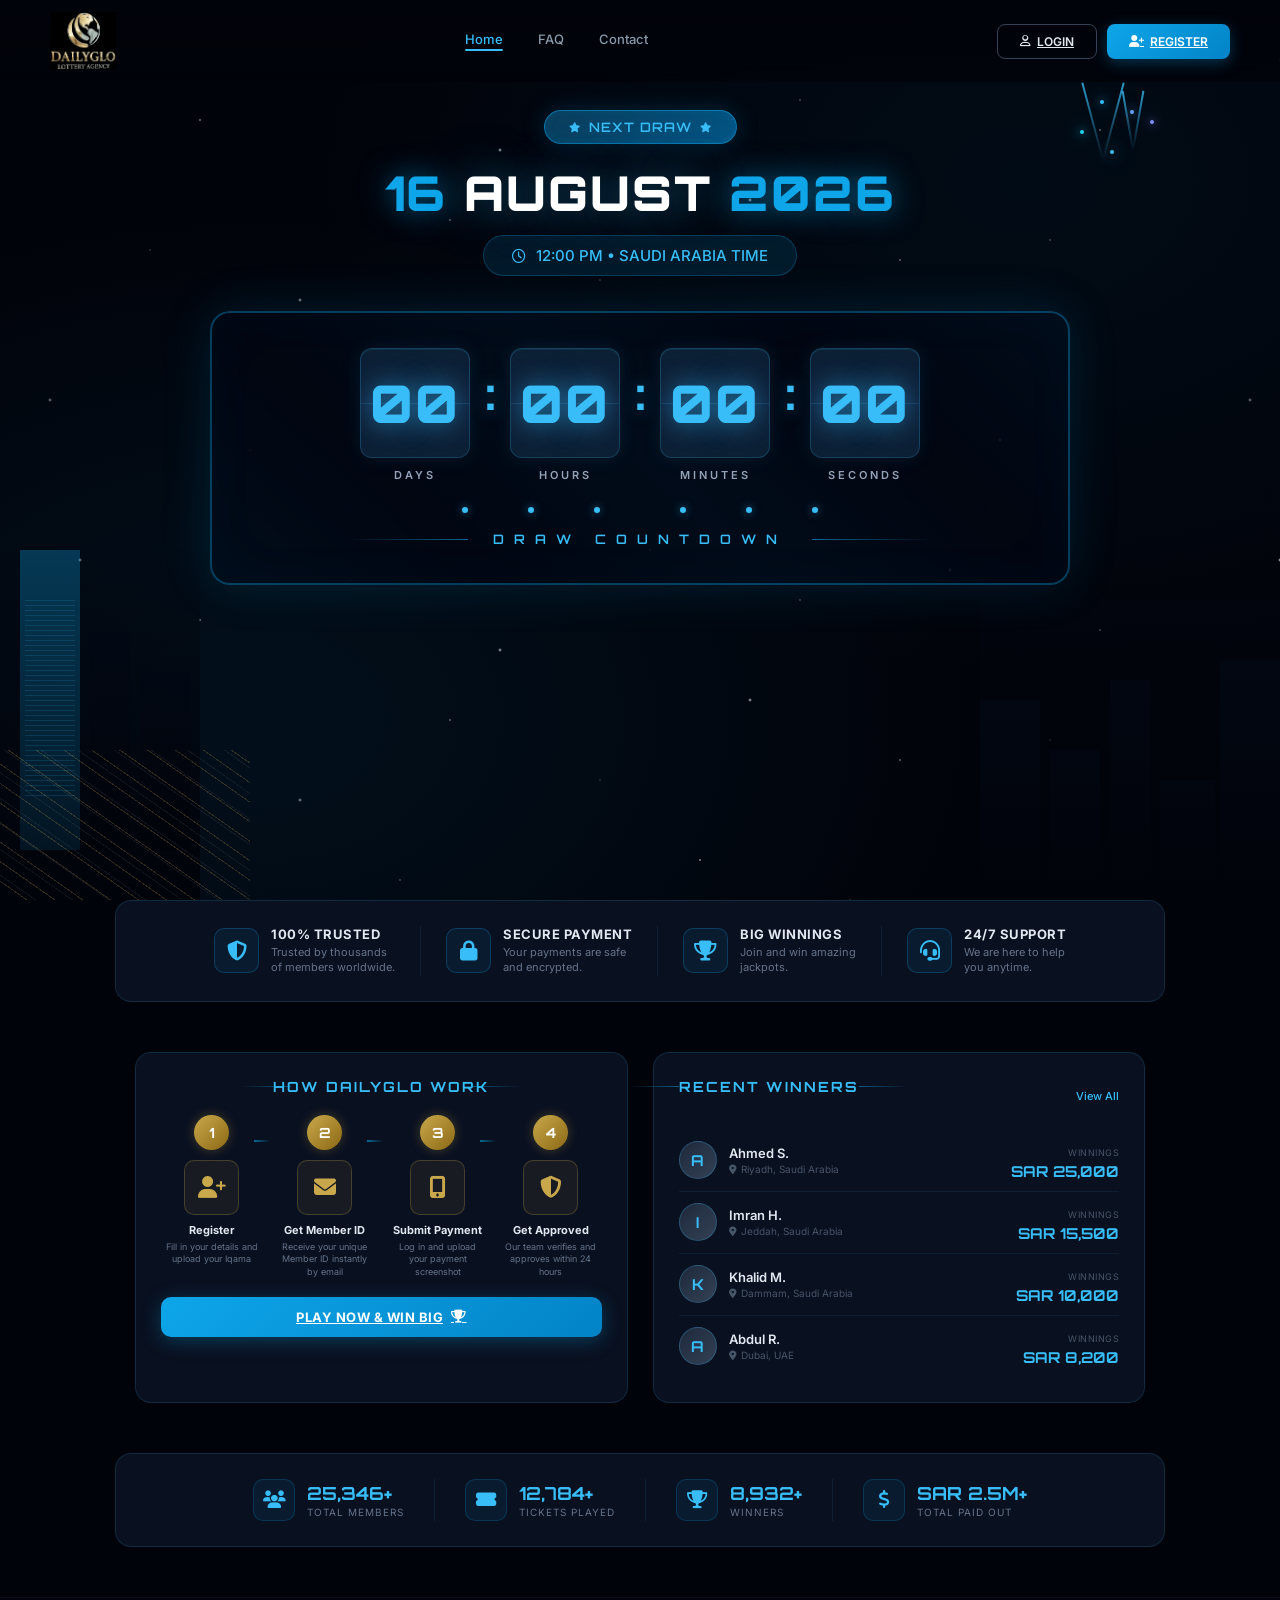
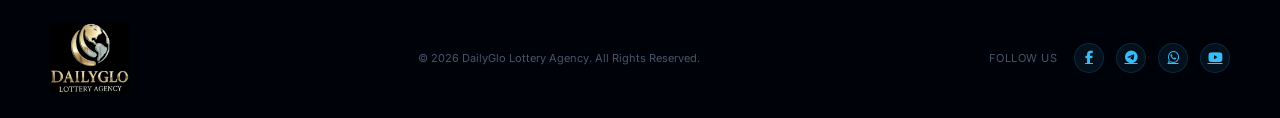
==== index.html @ 066d88c2 "feat: add official DailyGlo logo (transparent PNG) to header and footer" ====
<!DOCTYPE html>
<html lang="en">
<head>
    <meta charset="UTF-8">
    <meta name="viewport" content="width=device-width, initial-scale=1.0">
    <meta name="description" content="DailyGlo lottery membership, secure payment review, and public draw updates.">
    <title>DailyGlo Lottery Agency</title>
    <link href="https://fonts.googleapis.com/css2?family=Orbitron:wght@400;500;600;700;800;900&family=Inter:wght@300;400;500;600;700&display=swap" rel="stylesheet">
    <link rel="stylesheet" href="https://cdnjs.cloudflare.com/ajax/libs/font-awesome/6.4.0/css/all.min.css">
    <link rel="stylesheet" href="css/home.css">
</head>
<body>

    <!-- HEADER -->
    <header>
        <div class="logo">
            <img src="images/dailyglo_logo.png" alt="DailyGlo Lottery Agency" class="logo-img">
        </div>
        <nav>
            <a href="index.html" class="active">Home</a>
            <a href="pages/faq.html">FAQ</a>
            <a href="pages/contact.html">Contact</a>
        </nav>
        <div class="auth-buttons">
            <a href="pages/login.html" class="btn btn-login">
                <i class="far fa-user"></i> LOGIN
            </a>
            <a href="pages/register.html" class="btn btn-register">
                <i class="fas fa-user-plus"></i> REGISTER
            </a>
        </div>
        <button class="mobile-menu-btn" id="mobileMenuBtn"><i class="fas fa-bars"></i></button>
    </header>

    <div class="mobile-menu" id="mobileMenu">
        <a href="index.html">Home</a>
        <a href="pages/faq.html">FAQ</a>
        <a href="pages/contact.html">Contact</a>
        <div class="mobile-auth">
            <a href="pages/login.html" class="btn btn-login">Login</a>
            <a href="pages/register.html" class="btn btn-register">Register</a>
        </div>
    </div>

    <!-- HERO SECTION -->
    <section class="hero">
        <div class="hero-bg"></div>
        <div class="stars"></div>
        <div class="city-left"></div>
        <div class="city-right"></div>
        <div class="highway-lights"></div>
        <div class="fireworks">
            <div class="firework"></div>
            <div class="firework"></div>
            <div class="firework"></div>
            <div class="firework"></div>
            <div class="firework"></div>
            <div class="firework-ray"></div>
            <div class="firework-ray"></div>
            <div class="firework-ray"></div>
            <div class="firework-ray"></div>
        </div>

        <div class="hero-content">
            <div class="next-draw-badge">
                <i class="fas fa-star" style="font-size:10px;"></i>
                NEXT DRAW
                <i class="fas fa-star" style="font-size:10px;"></i>
            </div>
            <h1 class="draw-date">
                <span class="highlight">16</span> AUGUST <span class="highlight">2026</span>
            </h1>
            <div class="draw-time">
                <i class="far fa-clock"></i>
                12:00 PM • SAUDI ARABIA TIME
            </div>

            <!-- COUNTDOWN -->
            <div class="countdown-container">
                <div class="countdown">
                    <div class="countdown-item">
                        <div class="countdown-box">
                            <span class="countdown-number" id="days">00</span>
                        </div>
                        <div class="countdown-label">Days</div>
                    </div>
                    <div class="countdown-separator">:</div>
                    <div class="countdown-item">
                        <div class="countdown-box">
                            <span class="countdown-number" id="hours">00</span>
                        </div>
                        <div class="countdown-label">Hours</div>
                    </div>
                    <div class="countdown-separator">:</div>
                    <div class="countdown-item">
                        <div class="countdown-box">
                            <span class="countdown-number" id="minutes">00</span>
                        </div>
                        <div class="countdown-label">Minutes</div>
                    </div>
                    <div class="countdown-separator">:</div>
                    <div class="countdown-item">
                        <div class="countdown-box">
                            <span class="countdown-number" id="seconds">00</span>
                        </div>
                        <div class="countdown-label">Seconds</div>
                    </div>
                </div>
                <div class="countdown-dots">
                    <div class="dot-line">
                        <div class="dot"></div>
                        <div class="dot"></div>
                        <div class="dot"></div>
                    </div>
                    <div class="dot-line">
                        <div class="dot"></div>
                        <div class="dot"></div>
                        <div class="dot"></div>
                    </div>
                </div>
                <div class="countdown-title">Draw Countdown</div>
            </div>
        </div>
    </section>

    <!-- FEATURES BAR -->
    <section class="features-bar">
        <div class="feature-item">
            <div class="feature-icon">
                <i class="fas fa-shield-alt"></i>
            </div>
            <div class="feature-text">
                <h3>100% TRUSTED</h3>
                <p>Trusted by thousands<br>of members worldwide.</p>
            </div>
        </div>
        <div class="feature-item">
            <div class="feature-icon">
                <i class="fas fa-lock"></i>
            </div>
            <div class="feature-text">
                <h3>SECURE PAYMENT</h3>
                <p>Your payments are safe<br>and encrypted.</p>
            </div>
        </div>
        <div class="feature-item">
            <div class="feature-icon">
                <i class="fas fa-trophy"></i>
            </div>
            <div class="feature-text">
                <h3>BIG WINNINGS</h3>
                <p>Join and win amazing<br>jackpots.</p>
            </div>
        </div>
        <div class="feature-item">
            <div class="feature-icon">
                <i class="fas fa-headset"></i>
            </div>
            <div class="feature-text">
                <h3>24/7 SUPPORT</h3>
                <p>We are here to help<br>you anytime.</p>
            </div>
        </div>
    </section>

    <!-- INFO SECTION -->
    <section class="info-section">
        <!-- HOW IT WORKS -->
        <div class="info-card">
            <h2>HOW DAILYGLO WORK</h2>
            <div class="steps">
                <div class="step">
                    <div class="step-number">1</div>
                    <div class="step-icon">
                        <i class="fas fa-user-plus"></i>
                    </div>
                    <h4>Register</h4>
                    <p>Fill in your details and upload your Iqama</p>
                </div>
                <div class="step">
                    <div class="step-number">2</div>
                    <div class="step-icon">
                        <i class="fas fa-envelope"></i>
                    </div>
                    <h4>Get Member ID</h4>
                    <p>Receive your unique Member ID instantly by email</p>
                </div>
                <div class="step">
                    <div class="step-number">3</div>
                    <div class="step-icon">
                        <i class="fas fa-mobile-alt"></i>
                    </div>
                    <h4>Submit Payment</h4>
                    <p>Log in and upload your payment screenshot</p>
                </div>
                <div class="step">
                    <div class="step-number">4</div>
                    <div class="step-icon">
                        <i class="fas fa-shield-alt"></i>
                    </div>
                    <h4>Get Approved</h4>
                    <p>Our team verifies and approves within 24 hours</p>
                </div>
            </div>
            <a href="pages/register.html" class="play-btn">
                PLAY NOW &amp; WIN BIG
                <i class="fas fa-trophy"></i>
            </a>
        </div>

        <!-- RECENT WINNERS -->
        <div class="info-card">
            <div class="winners-header">
                <h2>RECENT WINNERS</h2>
                <a href="pages/faq.html">View All</a>
            </div>
            <div class="winner-item">
                <div class="winner-avatar">A</div>
                <div class="winner-info">
                    <h4>Ahmed S.</h4>
                    <p><i class="fas fa-map-marker-alt"></i> Riyadh, Saudi Arabia</p>
                </div>
                <div class="winner-amount">
                    <span>Winnings</span>
                    <h4>SAR 25,000</h4>
                </div>
            </div>
            <div class="winner-item">
                <div class="winner-avatar">I</div>
                <div class="winner-info">
                    <h4>Imran H.</h4>
                    <p><i class="fas fa-map-marker-alt"></i> Jeddah, Saudi Arabia</p>
                </div>
                <div class="winner-amount">
                    <span>Winnings</span>
                    <h4>SAR 15,500</h4>
                </div>
            </div>
            <div class="winner-item">
                <div class="winner-avatar">K</div>
                <div class="winner-info">
                    <h4>Khalid M.</h4>
                    <p><i class="fas fa-map-marker-alt"></i> Dammam, Saudi Arabia</p>
                </div>
                <div class="winner-amount">
                    <span>Winnings</span>
                    <h4>SAR 10,000</h4>
                </div>
            </div>
            <div class="winner-item">
                <div class="winner-avatar">A</div>
                <div class="winner-info">
                    <h4>Abdul R.</h4>
                    <p><i class="fas fa-map-marker-alt"></i> Dubai, UAE</p>
                </div>
                <div class="winner-amount">
                    <span>Winnings</span>
                    <h4>SAR 8,200</h4>
                </div>
            </div>
        </div>
    </section>

    <!-- STATS BAR -->
    <section class="stats-bar">
        <div class="stat-item">
            <div class="stat-icon">
                <i class="fas fa-users"></i>
            </div>
            <div class="stat-text">
                <h3>25,346+</h3>
                <p>Total Members</p>
            </div>
        </div>
        <div class="stat-item">
            <div class="stat-icon">
                <i class="fas fa-ticket-alt"></i>
            </div>
            <div class="stat-text">
                <h3>12,784+</h3>
                <p>Tickets Played</p>
            </div>
        </div>
        <div class="stat-item">
            <div class="stat-icon">
                <i class="fas fa-trophy"></i>
            </div>
            <div class="stat-text">
                <h3>8,932+</h3>
                <p>Winners</p>
            </div>
        </div>
        <div class="stat-item">
            <div class="stat-icon">
                <i class="fas fa-dollar-sign"></i>
            </div>
            <div class="stat-text">
                <h3>SAR 2.5M+</h3>
                <p>Total Paid Out</p>
            </div>
        </div>
    </section>

    <!-- FOOTER -->
    <footer>
        <div class="footer-left">
            <img src="images/dailyglo_logo.png" alt="DailyGlo Lottery Agency" class="logo-img footer-logo-img">
        </div>
        <div class="footer-center">
            © 2026 DailyGlo Lottery Agency. All Rights Reserved.
        </div>
        <div class="footer-right">
            <span>FOLLOW US</span>
            <a href="https://www.facebook.com/" class="social-icon" target="_blank" rel="noopener"><i class="fab fa-facebook-f"></i></a>
            <a href="https://t.me/" class="social-icon" target="_blank" rel="noopener"><i class="fab fa-telegram-plane"></i></a>
            <a href="https://wa.me/" class="social-icon" target="_blank" rel="noopener"><i class="fab fa-whatsapp"></i></a>
            <a href="https://www.youtube.com/" class="social-icon" target="_blank" rel="noopener"><i class="fab fa-youtube"></i></a>
        </div>
    </footer>

    <script>
        // COUNTDOWN TIMER — 16 Aug 2026, 12:00 PM Saudi time (UTC+3) = 09:00:00 UTC
        function updateCountdown() {
            const drawDate = new Date('2026-08-16T12:00:00+03:00');
            const now = new Date();
            const diff = drawDate - now;
            if (diff > 0) {
                const days = Math.floor(diff / (1000 * 60 * 60 * 24));
                const hours = Math.floor((diff % (1000 * 60 * 60 * 24)) / (1000 * 60 * 60));
                const minutes = Math.floor((diff % (1000 * 60 * 60)) / (1000 * 60));
                const seconds = Math.floor((diff % (1000 * 60)) / 1000);
                document.getElementById('days').textContent = String(days).padStart(2, '0');
                document.getElementById('hours').textContent = String(hours).padStart(2, '0');
                document.getElementById('minutes').textContent = String(minutes).padStart(2, '0');
                document.getElementById('seconds').textContent = String(seconds).padStart(2, '0');
            } else {
                document.getElementById('days').textContent = '00';
                document.getElementById('hours').textContent = '00';
                document.getElementById('minutes').textContent = '00';
                document.getElementById('seconds').textContent = '00';
            }
        }
        updateCountdown();
        setInterval(updateCountdown, 1000);

        // MOBILE MENU
        var menuBtn = document.getElementById('mobileMenuBtn');
        var mobileMenu = document.getElementById('mobileMenu');
        if (menuBtn && mobileMenu) {
            menuBtn.addEventListener('click', function () {
                mobileMenu.classList.toggle('open');
            });
        }
    </script>
</body>
</html>
---- css/home.css ----
* { margin: 0; padding: 0; box-sizing: border-box; }
body {
    font-family: 'Inter', sans-serif;
    background: #01030a;
    color: #ffffff;
    overflow-x: hidden;
}

/* ===== HEADER ===== */
header {
    display: flex;
    justify-content: space-between;
    align-items: center;
    padding: 12px 50px;
    background: linear-gradient(180deg, rgba(1,3,10,0.98) 0%, rgba(1,3,10,0.85) 100%);
    position: fixed;
    top: 0; left: 0; right: 0;
    z-index: 1000;
    backdrop-filter: blur(10px);
}
.logo { display: flex; align-items: center; }
.logo-img {
    height: 58px;
    width: auto;
    display: block;
}
nav { display: flex; gap: 35px; align-items: center; }
nav a {
    color: #8899aa;
    text-decoration: none;
    font-size: 13px; font-weight: 500;
    transition: all 0.3s;
    position: relative;
    padding-bottom: 4px;
}
nav a:hover, nav a.active { color: #38bdf8; }
nav a.active::after {
    content: '';
    position: absolute;
    bottom: 0; left: 0; right: 0;
    height: 2px;
    background: #38bdf8;
    border-radius: 1px;
}
.auth-buttons { display: flex; gap: 10px; }
.btn {
    padding: 9px 22px;
    border-radius: 8px;
    font-size: 12px; font-weight: 600;
    cursor: pointer; transition: all 0.3s;
    border: none;
    display: flex; align-items: center; gap: 6px;
    font-family: 'Inter', sans-serif;
}
.btn-login {
    background: transparent;
    border: 1px solid #334155;
    color: #e2e8f0;
}
.btn-login:hover { border-color: #38bdf8; color: #38bdf8; }
.btn-register {
    background: linear-gradient(135deg, #0ea5e9, #0284c7);
    color: #fff;
    box-shadow: 0 4px 15px rgba(14,165,233,0.3);
}
.btn-register:hover {
    transform: translateY(-1px);
    box-shadow: 0 6px 25px rgba(14,165,233,0.5);
}

/* ===== HERO SECTION ===== */
.hero {
    position: relative;
    min-height: 100vh;
    display: flex;
    flex-direction: column;
    align-items: center;
    justify-content: flex-start;
    padding-top: 90px;
    overflow: hidden;
    background: #01030a;
}
.hero-bg {
    position: absolute;
    top: 0; left: 0; right: 0; bottom: 0;
    background:
        radial-gradient(ellipse at 20% 80%, rgba(14,165,233,0.08) 0%, transparent 50%),
        radial-gradient(ellipse at 80% 20%, rgba(14,165,233,0.05) 0%, transparent 50%),
        linear-gradient(180deg, rgba(1,3,10,0.1) 0%, rgba(1,3,10,0.95) 70%, rgba(1,3,10,1) 100%);
}
/* Stars */
.stars {
    position: absolute;
    top: 0; left: 0; right: 0; bottom: 0;
    background-image:
        radial-gradient(2px 2px at 80px 60px, rgba(255,255,255,0.8), transparent),
        radial-gradient(1.5px 1.5px at 200px 120px, rgba(255,255,255,0.6), transparent),
        radial-gradient(1px 1px at 350px 80px, rgba(255,255,255,0.5), transparent),
        radial-gradient(2px 2px at 500px 150px, rgba(255,255,255,0.7), transparent),
        radial-gradient(1.5px 1.5px at 650px 50px, rgba(255,255,255,0.5), transparent),
        radial-gradient(1px 1px at 800px 100px, rgba(255,255,255,0.6), transparent),
        radial-gradient(2px 2px at 950px 70px, rgba(255,255,255,0.8), transparent),
        radial-gradient(1.5px 1.5px at 1100px 130px, rgba(255,255,255,0.5), transparent),
        radial-gradient(1px 1px at 150px 250px, rgba(255,255,255,0.4), transparent),
        radial-gradient(2px 2px at 300px 300px, rgba(255,255,255,0.6), transparent),
        radial-gradient(1.5px 1.5px at 450px 220px, rgba(255,255,255,0.5), transparent),
        radial-gradient(1px 1px at 600px 280px, rgba(255,255,255,0.4), transparent),
        radial-gradient(2px 2px at 750px 200px, rgba(255,255,255,0.7), transparent),
        radial-gradient(1.5px 1.5px at 900px 260px, rgba(255,255,255,0.5), transparent),
        radial-gradient(1px 1px at 1050px 240px, rgba(255,255,255,0.6), transparent),
        radial-gradient(2px 2px at 50px 400px, rgba(255,255,255,0.5), transparent),
        radial-gradient(1.5px 1.5px at 250px 450px, rgba(255,255,255,0.4), transparent),
        radial-gradient(1px 1px at 400px 380px, rgba(255,255,255,0.6), transparent),
        radial-gradient(2px 2px at 550px 420px, rgba(255,255,255,0.5), transparent),
        radial-gradient(1.5px 1.5px at 700px 360px, rgba(255,255,255,0.7), transparent),
        radial-gradient(1px 1px at 850px 400px, rgba(255,255,255,0.4), transparent),
        radial-gradient(2px 2px at 1000px 440px, rgba(255,255,255,0.6), transparent);
    background-repeat: repeat;
    background-size: 1200px 500px;
}
/* City Skyline - Left side tall buildings */
.city-left {
    position: absolute;
    bottom: 0; left: 0;
    width: 200px; height: 350px;
    background: linear-gradient(180deg, rgba(2,8,20,0.3) 0%, rgba(1,3,10,1) 100%);
}
.city-left::before {
    content: '';
    position: absolute;
    bottom: 0; left: 0;
    width: 100%; height: 100%;
    background:
        linear-gradient(180deg, rgba(14,165,233,0.3) 0%, rgba(14,165,233,0.1) 100%) 20px 0 / 60px 300px no-repeat,
        repeating-linear-gradient(0deg, transparent, transparent 4px, rgba(56,189,248,0.15) 4px, rgba(56,189,248,0.15) 5px) 25px 50px / 50px 200px no-repeat,
        linear-gradient(180deg, rgba(2,8,20,0.8) 0%, rgba(1,3,10,1) 100%) 90px 80px / 40px 220px no-repeat,
        linear-gradient(180deg, rgba(2,8,20,0.6) 0%, rgba(1,3,10,1) 100%) 140px 120px / 50px 180px no-repeat;
    clip-path: polygon(20px 0, 80px 0, 80px 300px, 90px 300px, 90px 80px, 130px 80px, 130px 300px, 140px 300px, 140px 120px, 190px 120px, 190px 350px, 0 350px, 0 300px, 20px 300px);
}
/* City Skyline - Right side */
.city-right {
    position: absolute;
    bottom: 0; right: 0;
    width: 300px; height: 300px;
    background: linear-gradient(180deg, rgba(2,8,20,0.2) 0%, rgba(1,3,10,1) 100%);
}
.city-right::before {
    content: '';
    position: absolute;
    bottom: 0; right: 0;
    width: 100%; height: 100%;
    background:
        linear-gradient(180deg, rgba(2,8,20,0.7) 0%, rgba(1,3,10,1) 100%) 0 100px / 60px 200px no-repeat,
        linear-gradient(180deg, rgba(2,8,20,0.5) 0%, rgba(1,3,10,1) 100%) 70px 150px / 50px 150px no-repeat,
        linear-gradient(180deg, rgba(2,8,20,0.6) 0%, rgba(1,3,10,1) 100%) 130px 80px / 40px 220px no-repeat,
        linear-gradient(180deg, rgba(2,8,20,0.4) 0%, rgba(1,3,10,1) 100%) 180px 180px / 55px 120px no-repeat,
        linear-gradient(180deg, rgba(2,8,20,0.7) 0%, rgba(1,3,10,1) 100%) 240px 60px / 60px 240px no-repeat;
}
/* Highway lights on left */
.highway-lights {
    position: absolute;
    bottom: 0; left: 0;
    width: 250px; height: 150px;
    background:
        repeating-linear-gradient(35deg, transparent, transparent 15px, rgba(255,200,100,0.3) 15px, rgba(255,200,100,0.3) 16px),
        repeating-linear-gradient(35deg, transparent, transparent 20px, rgba(255,255,255,0.1) 20px, rgba(255,255,255,0.1) 21px);
    opacity: 0.6;
}
/* Fireworks on right */
.fireworks {
    position: absolute;
    top: 80px; right: 80px;
    width: 150px; height: 150px;
}
.firework {
    position: absolute;
    width: 4px; height: 4px;
    border-radius: 50%;
    background: #38bdf8;
    box-shadow: 0 0 10px #38bdf8, 0 0 20px #38bdf8;
}
.firework:nth-child(1) { top: 20px; left: 50px; }
.firework:nth-child(2) { top: 30px; left: 80px; background: #60a5fa; box-shadow: 0 0 10px #60a5fa, 0 0 20px #60a5fa; }
.firework:nth-child(3) { top: 50px; left: 30px; background: #22d3ee; box-shadow: 0 0 10px #22d3ee, 0 0 20px #22d3ee; }
.firework:nth-child(4) { top: 40px; left: 100px; background: #818cf8; box-shadow: 0 0 10px #818cf8, 0 0 20px #818cf8; }
.firework:nth-child(5) { top: 70px; left: 60px; background: #38bdf8; box-shadow: 0 0 15px #38bdf8, 0 0 30px #38bdf8; }
.firework-ray {
    position: absolute;
    width: 2px;
    background: linear-gradient(180deg, rgba(56,189,248,0.8), transparent);
    transform-origin: bottom center;
}
.firework-ray:nth-child(6) { top: 0; left: 52px; height: 80px; transform: rotate(-15deg); }
.firework-ray:nth-child(7) { top: 0; left: 52px; height: 80px; transform: rotate(15deg); }
.firework-ray:nth-child(8) { top: 10px; left: 82px; height: 60px; transform: rotate(-10deg); }
.firework-ray:nth-child(9) { top: 10px; left: 82px; height: 60px; transform: rotate(10deg); }

.hero-content {
    position: relative;
    z-index: 10;
    text-align: center;
    width: 100%;
    max-width: 900px;
    padding: 0 20px;
    margin-top: 20px;
}
.next-draw-badge {
    display: inline-flex;
    align-items: center;
    gap: 8px;
    background: linear-gradient(135deg, rgba(12,74,110,0.8), rgba(3,105,161,0.8));
    border: 1px solid rgba(14,165,233,0.5);
    padding: 8px 24px;
    border-radius: 25px;
    font-family: 'Orbitron', sans-serif;
    font-size: 13px; font-weight: 600;
    color: #38bdf8;
    margin-bottom: 18px;
    box-shadow: 0 0 25px rgba(14,165,233,0.2), inset 0 0 10px rgba(14,165,233,0.1);
    letter-spacing: 1px;
}
.draw-date {
    font-family: 'Orbitron', sans-serif;
    font-size: 48px;
    font-weight: 900;
    color: #ffffff;
    margin-bottom: 12px;
    text-shadow: 0 0 40px rgba(56,189,248,0.4), 0 0 80px rgba(56,189,248,0.2);
    letter-spacing: 2px;
}
.draw-date .highlight {
    color: #0ea5e9;
    text-shadow: 0 0 30px rgba(14,165,233,0.6);
}
.draw-time {
    display: inline-flex;
    align-items: center;
    gap: 10px;
    background: rgba(14,165,233,0.12);
    border: 1px solid rgba(14,165,233,0.25);
    padding: 10px 28px;
    border-radius: 25px;
    font-size: 15px;
    color: #38bdf8;
    margin-bottom: 35px;
    font-weight: 500;
}
.draw-time i { font-size: 14px; }

/* ===== COUNTDOWN ===== */
.countdown-container {
    background: rgba(2,6,18,0.85);
    border: 2px solid rgba(14,165,233,0.35);
    border-radius: 20px;
    padding: 35px 45px;
    margin-bottom: 35px;
    position: relative;
    box-shadow:
        0 0 50px rgba(14,165,233,0.15),
        inset 0 0 60px rgba(14,165,233,0.03);
}
.countdown-container::before {
    content: '';
    position: absolute;
    top: -2px; left: -2px; right: -2px; bottom: -2px;
    background: linear-gradient(45deg, rgba(14,165,233,0.6), transparent, rgba(14,165,233,0.6), transparent, rgba(14,165,233,0.6));
    border-radius: 22px;
    z-index: -1;
    opacity: 0.4;
}
.countdown {
    display: flex;
    justify-content: center;
    align-items: flex-start;
    gap: 15px;
    margin-bottom: 25px;
}
.countdown-item { text-align: center; }
.countdown-box {
    width: 110px; height: 110px;
    background: linear-gradient(180deg, #0a1628 0%, #0f1f3a 50%, #0a1628 100%);
    border: 1px solid rgba(56,189,248,0.25);
    border-radius: 12px;
    display: flex;
    align-items: center;
    justify-content: center;
    position: relative;
    overflow: hidden;
    box-shadow:
        0 0 20px rgba(56,189,248,0.1),
        inset 0 1px 0 rgba(56,189,248,0.1);
}
.countdown-box::before {
    content: '';
    position: absolute;
    top: 50%; left: 0; right: 0;
    height: 1px;
    background: rgba(56,189,248,0.15);
    z-index: 2;
}
.countdown-box::after {
    content: '';
    position: absolute;
    top: 0; left: 0; right: 0; bottom: 0;
    background: linear-gradient(180deg, rgba(56,189,248,0.06) 0%, transparent 40%, transparent 60%, rgba(56,189,248,0.06) 100%);
    z-index: 1;
}
.countdown-number {
    font-family: 'Orbitron', sans-serif;
    font-size: 52px;
    font-weight: 900;
    color: #38bdf8;
    text-shadow: 0 0 25px rgba(56,189,248,0.5), 0 0 50px rgba(56,189,248,0.2);
    z-index: 3;
    position: relative;
    letter-spacing: 2px;
}
.countdown-separator {
    font-family: 'Orbitron', sans-serif;
    font-size: 42px;
    font-weight: 900;
    color: #38bdf8;
    margin-top: 20px;
    text-shadow: 0 0 15px rgba(56,189,248,0.5);
}
.countdown-label {
    font-size: 11px;
    font-weight: 600;
    color: #94a3b8;
    text-transform: uppercase;
    letter-spacing: 3px;
    margin-top: 10px;
}
.countdown-dots {
    display: flex;
    justify-content: center;
    gap: 80px;
    margin-bottom: 15px;
    padding: 0 30px;
}
.dot-line {
    display: flex;
    align-items: center;
    gap: 60px;
}
.dot {
    width: 6px; height: 6px;
    background: #38bdf8;
    border-radius: 50%;
    box-shadow: 0 0 8px rgba(56,189,248,0.6);
}
.countdown-title {
    font-family: 'Orbitron', sans-serif;
    font-size: 13px;
    font-weight: 600;
    color: #38bdf8;
    letter-spacing: 10px;
    text-transform: uppercase;
    position: relative;
    display: inline-block;
}
.countdown-title::before,
.countdown-title::after {
    content: '';
    position: absolute;
    top: 50%;
    width: 120px;
    height: 1px;
}
.countdown-title::before {
    right: calc(100% + 25px);
    background: linear-gradient(90deg, transparent, rgba(14,165,233,0.6));
}
.countdown-title::after {
    left: calc(100% + 25px);
    background: linear-gradient(90deg, rgba(14,165,233,0.6), transparent);
}

/* ===== FEATURES BAR ===== */
.features-bar {
    display: flex;
    justify-content: center;
    gap: 0;
    background: rgba(10,18,35,0.9);
    border: 1px solid rgba(56,189,248,0.15);
    border-radius: 16px;
    padding: 25px 35px;
    margin: 0 auto 50px;
    max-width: 1050px;
    position: relative;
    z-index: 10;
    backdrop-filter: blur(5px);
}
.feature-item {
    display: flex;
    align-items: center;
    gap: 12px;
    padding: 0 25px;
    border-right: 1px solid rgba(56,189,248,0.1);
}
.feature-item:last-child { border-right: none; }
.feature-icon {
    width: 45px; height: 45px;
    background: rgba(14,165,233,0.08);
    border: 1px solid rgba(14,165,233,0.25);
    border-radius: 10px;
    display: flex;
    align-items: center;
    justify-content: center;
    font-size: 20px;
    color: #38bdf8;
    flex-shrink: 0;
}
.feature-text h3 {
    font-size: 13px;
    font-weight: 700;
    color: #e2e8f0;
    margin-bottom: 3px;
    letter-spacing: 0.5px;
}
.feature-text p {
    font-size: 11px;
    color: #64748b;
    line-height: 1.4;
}

/* ===== INFO SECTION ===== */
.info-section {
    display: flex;
    gap: 25px;
    max-width: 1050px;
    margin: 0 auto 50px;
    padding: 0 20px;
    position: relative;
    z-index: 10;
}
.info-card {
    flex: 1;
    background: rgba(10,18,35,0.9);
    border: 1px solid rgba(56,189,248,0.15);
    border-radius: 16px;
    padding: 25px;
    backdrop-filter: blur(5px);
}
.info-card h2 {
    font-family: 'Orbitron', sans-serif;
    font-size: 14px;
    font-weight: 700;
    color: #38bdf8;
    text-align: center;
    margin-bottom: 20px;
    letter-spacing: 2px;
    position: relative;
}
.info-card h2::before,
.info-card h2::after {
    content: '';
    position: absolute;
    top: 50%;
    width: 50px;
    height: 1px;
}
.info-card h2::before {
    right: calc(50% + 90px);
    background: linear-gradient(90deg, transparent, rgba(14,165,233,0.5));
}
.info-card h2::after {
    left: calc(50% + 90px);
    background: linear-gradient(90deg, rgba(14,165,233,0.5), transparent);
}

/* Steps */
.steps { display: flex; gap: 12px; }
.step {
    flex: 1;
    text-align: center;
    position: relative;
}
.step:not(:last-child)::after {
    content: '';
    position: absolute;
    top: 25px;
    right: -8px;
    width: 16px;
    height: 2px;
    background: linear-gradient(90deg, rgba(14,165,233,0.6), transparent);
}
.step-number {
    width: 35px; height: 35px;
    background: linear-gradient(135deg, #c9a84c, #8b6914);
    border-radius: 50%;
    display: flex;
    align-items: center;
    justify-content: center;
    font-family: 'Orbitron', sans-serif;
    font-size: 14px;
    font-weight: 700;
    color: #fff;
    margin: 0 auto 10px;
    box-shadow: 0 0 12px rgba(201,168,76,0.3);
}
.step-icon {
    width: 55px; height: 55px;
    background: rgba(201,168,76,0.08);
    border: 1px solid rgba(201,168,76,0.25);
    border-radius: 10px;
    display: flex;
    align-items: center;
    justify-content: center;
    font-size: 22px;
    color: #c9a84c;
    margin: 0 auto 8px;
}
.step h4 {
    font-size: 11px;
    font-weight: 700;
    color: #e2e8f0;
    margin-bottom: 4px;
}
.step p {
    font-size: 9px;
    color: #64748b;
    line-height: 1.4;
    padding: 0 2px;
}
.play-btn {
    display: inline-flex;
    align-items: center;
    justify-content: center;
    gap: 8px;
    background: linear-gradient(135deg, #0ea5e9, #0284c7);
    color: #fff;
    padding: 12px 35px;
    border-radius: 10px;
    font-size: 13px;
    font-weight: 700;
    border: none;
    cursor: pointer;
    margin-top: 18px;
    width: 100%;
    box-shadow: 0 4px 20px rgba(14,165,233,0.3);
    transition: all 0.3s;
    font-family: 'Inter', sans-serif;
    letter-spacing: 0.5px;
}
.play-btn:hover {
    transform: translateY(-2px);
    box-shadow: 0 6px 30px rgba(14,165,233,0.5);
}

/* Winners */
.winners-header {
    display: flex;
    justify-content: space-between;
    align-items: center;
    margin-bottom: 15px;
}
.winners-header a {
    color: #38bdf8;
    font-size: 11px;
    text-decoration: none;
    font-weight: 500;
}
.winner-item {
    display: flex;
    align-items: center;
    gap: 12px;
    padding: 10px 0;
    border-bottom: 1px solid rgba(56,189,248,0.08);
}
.winner-item:last-child { border-bottom: none; }
.winner-avatar {
    width: 38px; height: 38px;
    background: linear-gradient(135deg, #1e293b, #334155);
    border: 1px solid rgba(56,189,248,0.25);
    border-radius: 50%;
    display: flex;
    align-items: center;
    justify-content: center;
    font-family: 'Orbitron', sans-serif;
    font-size: 15px;
    font-weight: 700;
    color: #38bdf8;
    flex-shrink: 0;
}
.winner-info { flex: 1; }
.winner-info h4 {
    font-size: 13px;
    font-weight: 600;
    color: #e2e8f0;
}
.winner-info p {
    font-size: 10px;
    color: #475569;
    display: flex;
    align-items: center;
    gap: 4px;
    margin-top: 2px;
}
.winner-amount { text-align: right; }
.winner-amount span {
    font-size: 9px;
    color: #475569;
    text-transform: uppercase;
    letter-spacing: 0.5px;
}
.winner-amount h4 {
    font-family: 'Orbitron', sans-serif;
    font-size: 15px;
    font-weight: 700;
    color: #38bdf8;
    margin-top: 2px;
}

/* ===== STATS BAR ===== */
.stats-bar {
    display: flex;
    justify-content: center;
    gap: 0;
    background: rgba(10,18,35,0.9);
    border: 1px solid rgba(56,189,248,0.15);
    border-radius: 16px;
    padding: 25px 35px;
    margin: 0 auto 50px;
    max-width: 1050px;
    position: relative;
    z-index: 10;
    backdrop-filter: blur(5px);
}
.stat-item {
    display: flex;
    align-items: center;
    gap: 12px;
    padding: 0 30px;
    border-right: 1px solid rgba(56,189,248,0.1);
}
.stat-item:last-child { border-right: none; }
.stat-icon {
    width: 42px; height: 42px;
    background: rgba(14,165,233,0.08);
    border: 1px solid rgba(14,165,233,0.2);
    border-radius: 10px;
    display: flex;
    align-items: center;
    justify-content: center;
    font-size: 18px;
    color: #38bdf8;
    flex-shrink: 0;
}
.stat-text h3 {
    font-family: 'Orbitron', sans-serif;
    font-size: 18px;
    font-weight: 700;
    color: #38bdf8;
    margin-bottom: 2px;
}
.stat-text p {
    font-size: 10px;
    color: #64748b;
    text-transform: uppercase;
    letter-spacing: 1px;
}

/* ===== FOOTER ===== */
footer {
    background: rgba(1,3,10,0.98);
    border-top: 1px solid rgba(56,189,248,0.08);
    padding: 25px 50px;
    display: flex;
    justify-content: space-between;
    align-items: center;
    position: relative;
    z-index: 10;
}
.footer-left {
    display: flex;
    align-items: center;
    gap: 10px;
}
.footer-logo-img {
    height: 70px;
    width: auto;
}
.footer-center {
    font-size: 11px;
    color: #475569;
}
.footer-right {
    display: flex;
    align-items: center;
    gap: 12px;
}
.footer-right span {
    font-size: 11px;
    color: #475569;
    margin-right: 5px;
    letter-spacing: 0.5px;
}
.social-icon {
    width: 30px; height: 30px;
    background: rgba(56,189,248,0.08);
    border: 1px solid rgba(56,189,248,0.15);
    border-radius: 50%;
    display: flex;
    align-items: center;
    justify-content: center;
    font-size: 13px;
    color: #38bdf8;
    cursor: pointer;
    transition: all 0.3s;
}
.social-icon:hover {
    background: rgba(14,165,233,0.15);
    transform: translateY(-2px);
}

/* ===== MOBILE MENU ===== */
.mobile-menu-btn {
    display: none;
    background: none;
    border: none;
    color: #e2e8f0;
    font-size: 22px;
    cursor: pointer;
}
.mobile-menu {
    position: fixed;
    top: 69px;
    left: 0;
    right: 0;
    background: rgba(1,3,10,0.98);
    border-top: 1px solid rgba(56,189,248,0.15);
    padding: 18px 24px 24px;
    display: none;
    flex-direction: column;
    gap: 14px;
    z-index: 999;
}
.mobile-menu.open { display: flex; }
.mobile-menu a { color: #8899aa; text-decoration: none; font-size: 15px; font-weight: 500; padding: 4px 0; }
.mobile-menu .mobile-auth { display: flex; gap: 10px; margin-top: 6px; }

/* ===== ANIMATIONS ===== */
@keyframes glow {
    0%, 100% { box-shadow: 0 0 15px rgba(56,189,248,0.2); }
    50% { box-shadow: 0 0 30px rgba(56,189,248,0.4); }
}
.countdown-box { animation: glow 3s ease-in-out infinite; }

/* ===== RESPONSIVE ===== */
@media (max-width: 1024px) {
    .info-section { flex-direction: column; }
    .features-bar, .stats-bar { flex-wrap: wrap; gap: 15px; }
    .feature-item, .stat-item { border-right: none; flex: 1 1 40%; }
}
@media (max-width: 768px) {
    header { padding: 12px 20px; }
    .logo-img { height: 48px; }
    .footer-logo-img { height: 56px; }
    nav { display: none; }
    .mobile-menu-btn { display: block; }
    .draw-date { font-size: 28px; }
    .countdown { gap: 8px; }
    .countdown-box { width: 75px; height: 75px; }
    .countdown-number { font-size: 32px; }
    .countdown-separator { font-size: 28px; }
    .steps { flex-wrap: wrap; }
    .step { flex: 1 1 40%; }
    footer { flex-direction: column; gap: 15px; text-align: center; }
}
@media (max-width: 480px) {
    .countdown-box { width: 68px; height: 68px; }
    .countdown-number { font-size: 27px; }
    .countdown-separator { font-size: 24px; }
    .feature-item, .stat-item { flex: 1 1 100%; }
    .features-bar, .stats-bar { padding: 18px 20px; }
    .countdown-container { padding: 25px 20px; }
}
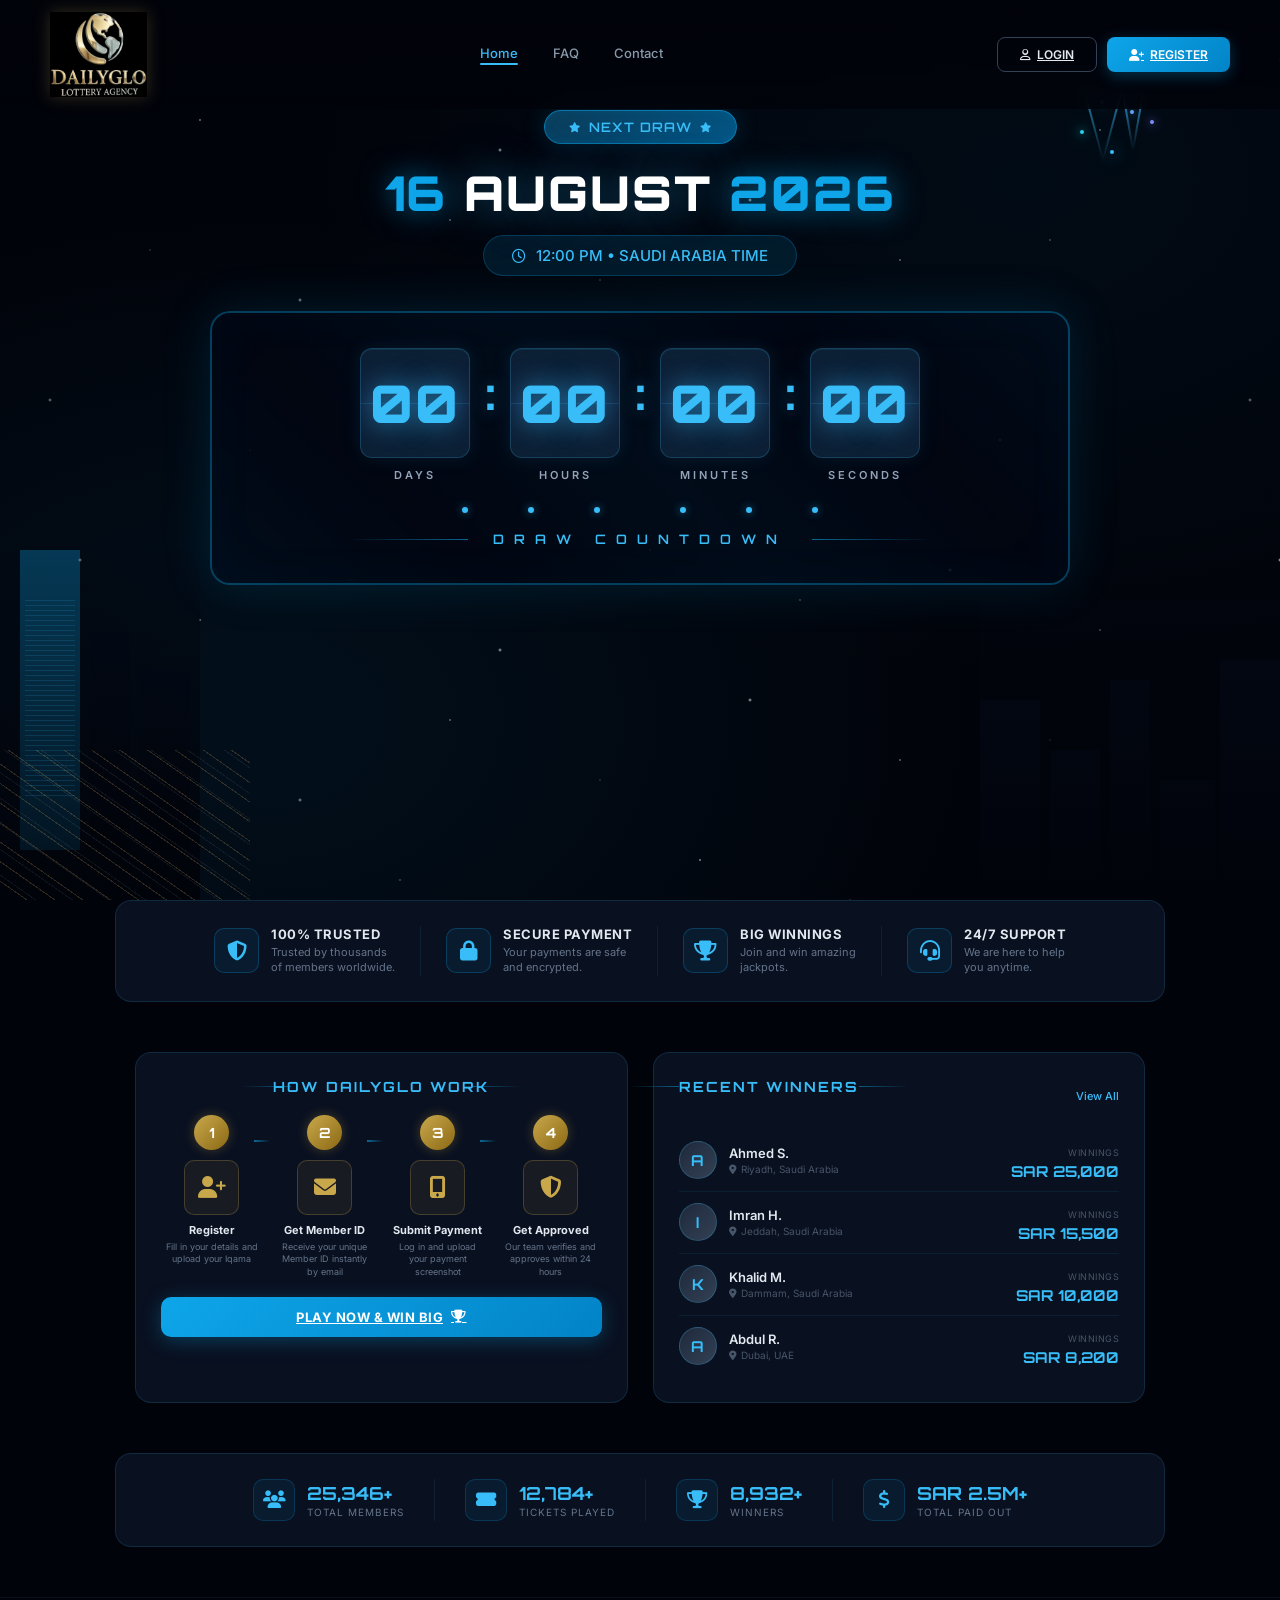
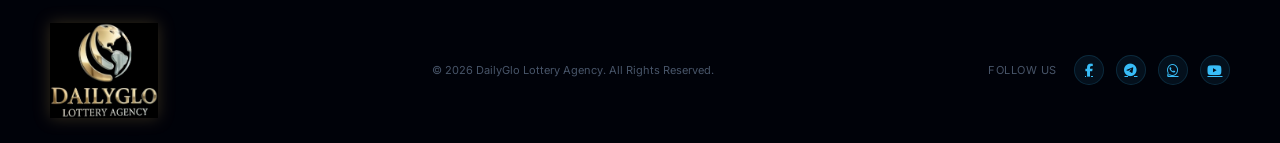
==== commit 824ccc9b: "Add recurring 2026 lottery draw countdown schedule" ====
--- a/index.html
+++ b/index.html
@@ -67,41 +67,41 @@
                 NEXT DRAW
                 <i class="fas fa-star" style="font-size:10px;"></i>
             </div>
-            <h1 class="draw-date">
+            <h1 class="draw-date" data-next-draw-date>
                 <span class="highlight">16</span> AUGUST <span class="highlight">2026</span>
             </h1>
-            <div class="draw-time">
+            <div class="draw-time" data-next-draw-time>
                 <i class="far fa-clock"></i>
                 12:00 PM • SAUDI ARABIA TIME
             </div>
 
             <!-- COUNTDOWN -->
-            <div class="countdown-container">
+            <div class="countdown-container" data-countdown>
                 <div class="countdown">
                     <div class="countdown-item">
                         <div class="countdown-box">
-                            <span class="countdown-number" id="days">00</span>
+                            <span class="countdown-number" id="days" data-countdown-days>00</span>
                         </div>
                         <div class="countdown-label">Days</div>
                     </div>
                     <div class="countdown-separator">:</div>
                     <div class="countdown-item">
                         <div class="countdown-box">
-                            <span class="countdown-number" id="hours">00</span>
+                            <span class="countdown-number" id="hours" data-countdown-hours>00</span>
                         </div>
                         <div class="countdown-label">Hours</div>
                     </div>
                     <div class="countdown-separator">:</div>
                     <div class="countdown-item">
                         <div class="countdown-box">
-                            <span class="countdown-number" id="minutes">00</span>
+                            <span class="countdown-number" id="minutes" data-countdown-minutes>00</span>
                         </div>
                         <div class="countdown-label">Minutes</div>
                     </div>
                     <div class="countdown-separator">:</div>
                     <div class="countdown-item">
                         <div class="countdown-box">
-                            <span class="countdown-number" id="seconds">00</span>
+                            <span class="countdown-number" id="seconds" data-countdown-seconds>00</span>
                         </div>
                         <div class="countdown-label">Seconds</div>
                     </div>
--- a/css/home.css
+++ b/css/home.css
@@ -20,9 +20,10 @@
 }
 .logo { display: flex; align-items: center; }
 .logo-img {
-    height: 58px;
+    height: 85px;
     width: auto;
     display: block;
+    filter: drop-shadow(0 0 8px rgba(201,168,76,0.25));
 }
 nav { display: flex; gap: 35px; align-items: center; }
 nav a {
@@ -678,7 +679,7 @@
     gap: 10px;
 }
 .footer-logo-img {
-    height: 70px;
+    height: 95px;
     width: auto;
 }
 .footer-center {
@@ -755,8 +756,8 @@
 }
 @media (max-width: 768px) {
     header { padding: 12px 20px; }
-    .logo-img { height: 48px; }
-    .footer-logo-img { height: 56px; }
+    .logo-img { height: 64px; }
+    .footer-logo-img { height: 72px; }
     nav { display: none; }
     .mobile-menu-btn { display: block; }
     .draw-date { font-size: 28px; }
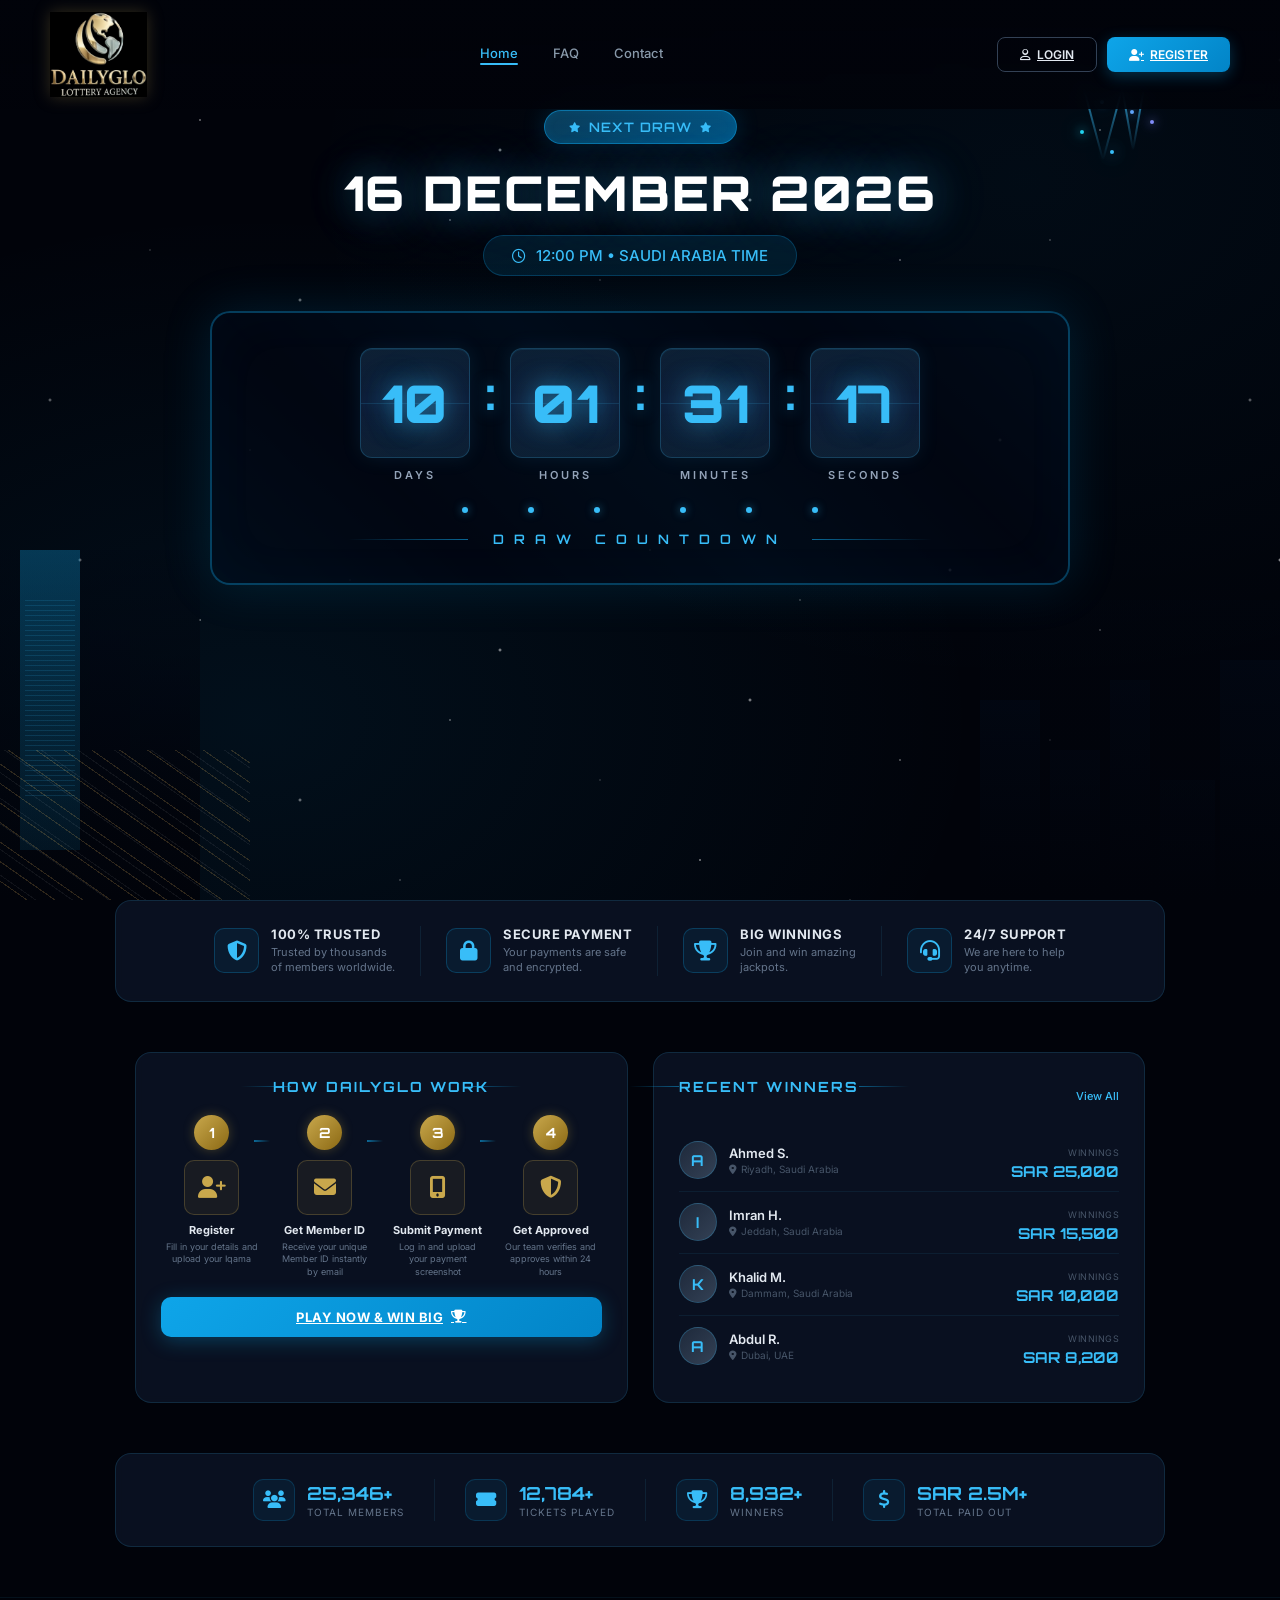
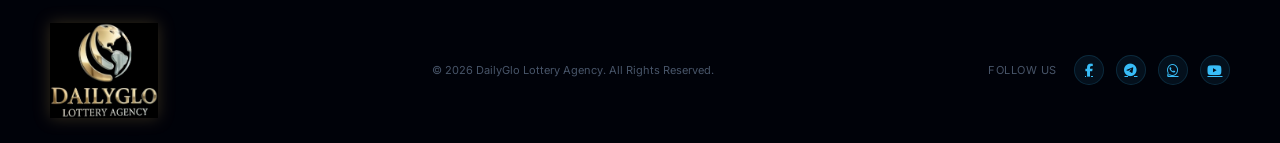
==== commit 008af990: "Make homepage countdown recurring across all draws" ====
--- a/index.html
+++ b/index.html
@@ -319,26 +319,32 @@
     </footer>
 
     <script>
-        // COUNTDOWN TIMER — 16 Aug 2026, 12:00 PM Saudi time (UTC+3) = 09:00:00 UTC
+        // Thailand Lottery schedule: 24 draws per year at 12:00 PM Saudi Arabia time (09:00 UTC).
+        const drawMonthDays = [[0,2],[0,17],[1,1],[1,16],[2,1],[2,16],[3,1],[3,16],[4,2],[4,16],[5,1],[5,16],[6,1],[6,16],[7,1],[7,16],[8,1],[8,16],[9,1],[9,16],[10,1],[10,16],[11,1],[11,16]];
+        function getDrawSchedule(year) {
+            return drawMonthDays.map(function (monthDay) { return new Date(Date.UTC(year, monthDay[0], monthDay[1], 9, 0, 0)); });
+        }
+        function getNextDraw(now) {
+            const year = now.getUTCFullYear();
+            const schedule = getDrawSchedule(year).concat(getDrawSchedule(year + 1));
+            return schedule.find(function (draw) { return draw.getTime() > now.getTime(); }) || schedule[schedule.length - 1];
+        }
         function updateCountdown() {
-            const drawDate = new Date('2026-08-16T12:00:00+03:00');
-            const now = new Date();
-            const diff = drawDate - now;
-            if (diff > 0) {
-                const days = Math.floor(diff / (1000 * 60 * 60 * 24));
-                const hours = Math.floor((diff % (1000 * 60 * 60 * 24)) / (1000 * 60 * 60));
-                const minutes = Math.floor((diff % (1000 * 60 * 60)) / (1000 * 60));
-                const seconds = Math.floor((diff % (1000 * 60)) / 1000);
-                document.getElementById('days').textContent = String(days).padStart(2, '0');
-                document.getElementById('hours').textContent = String(hours).padStart(2, '0');
-                document.getElementById('minutes').textContent = String(minutes).padStart(2, '0');
-                document.getElementById('seconds').textContent = String(seconds).padStart(2, '0');
-            } else {
-                document.getElementById('days').textContent = '00';
-                document.getElementById('hours').textContent = '00';
-                document.getElementById('minutes').textContent = '00';
-                document.getElementById('seconds').textContent = '00';
-            }
+            const drawDate = getNextDraw(new Date());
+            const diff = Math.max(0, drawDate.getTime() - Date.now());
+            const days = Math.floor(diff / (1000 * 60 * 60 * 24));
+            const hours = Math.floor((diff % (1000 * 60 * 60 * 24)) / (1000 * 60 * 60));
+            const minutes = Math.floor((diff % (1000 * 60 * 60)) / (1000 * 60));
+            const seconds = Math.floor((diff % (1000 * 60)) / 1000);
+            document.getElementById('days').textContent = String(days).padStart(2, '0');
+            document.getElementById('hours').textContent = String(hours).padStart(2, '0');
+            document.getElementById('minutes').textContent = String(minutes).padStart(2, '0');
+            document.getElementById('seconds').textContent = String(seconds).padStart(2, '0');
+            const dateText = new Intl.DateTimeFormat('en-GB', { timeZone: 'Asia/Riyadh', day: 'numeric', month: 'long', year: 'numeric' }).format(drawDate).toUpperCase();
+            const dateElement = document.querySelector('[data-next-draw-date]');
+            if (dateElement) dateElement.textContent = dateText;
+            const timeElement = document.querySelector('[data-next-draw-time]');
+            if (timeElement) timeElement.innerHTML = '<i class="far fa-clock"></i> 12:00 PM • SAUDI ARABIA TIME';
         }
         updateCountdown();
         setInterval(updateCountdown, 1000);
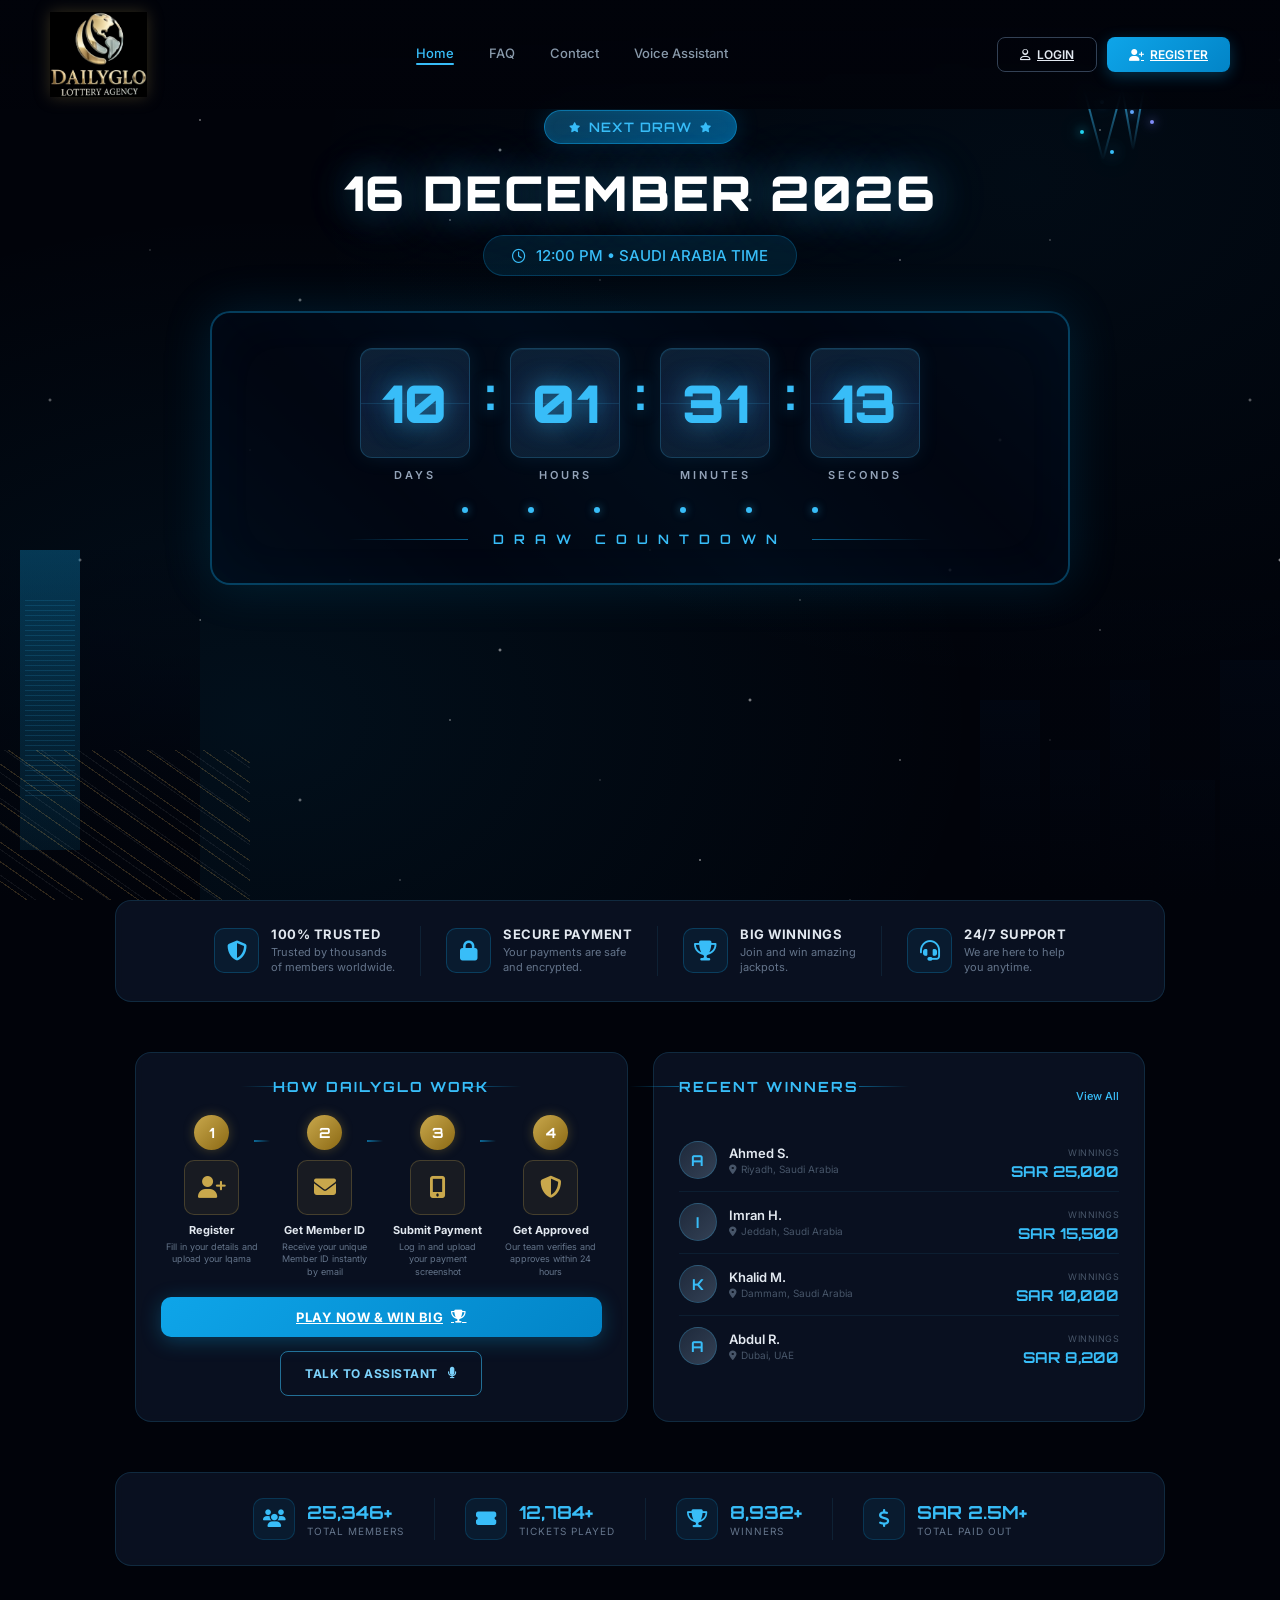
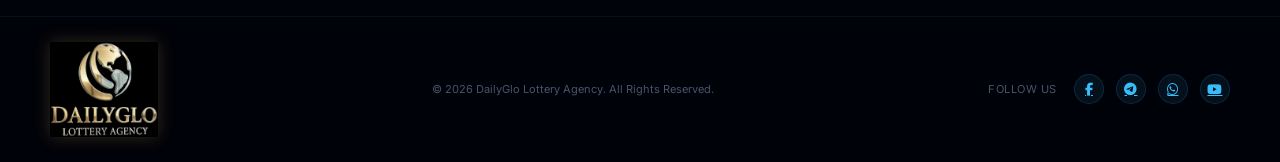
==== commit 4f2b6964: "Add Cartesia voice assistant setup" ====
--- a/index.html
+++ b/index.html
@@ -20,6 +20,7 @@
             <a href="index.html" class="active">Home</a>
             <a href="pages/faq.html">FAQ</a>
             <a href="pages/contact.html">Contact</a>
+            <a href="assistant.html">Voice Assistant</a>
         </nav>
         <div class="auth-buttons">
             <a href="pages/login.html" class="btn btn-login">
@@ -36,6 +37,7 @@
         <a href="index.html">Home</a>
         <a href="pages/faq.html">FAQ</a>
         <a href="pages/contact.html">Contact</a>
+        <a href="assistant.html">Voice Assistant</a>
         <div class="mobile-auth">
             <a href="pages/login.html" class="btn btn-login">Login</a>
             <a href="pages/register.html" class="btn btn-register">Register</a>
@@ -202,10 +204,16 @@
                     <p>Our team verifies and approves within 24 hours</p>
                 </div>
             </div>
-            <a href="pages/register.html" class="play-btn">
-                PLAY NOW &amp; WIN BIG
-                <i class="fas fa-trophy"></i>
-            </a>
+            <div class="hero-actions">
+                <a href="pages/register.html" class="play-btn">
+                    PLAY NOW &amp; WIN BIG
+                    <i class="fas fa-trophy"></i>
+                </a>
+                <a href="assistant.html" class="assistant-home-link">
+                    TALK TO ASSISTANT
+                    <i class="fas fa-microphone"></i>
+                </a>
+            </div>
         </div>
 
         <!-- RECENT WINNERS -->
--- a/css/home.css
+++ b/css/home.css
@@ -777,3 +777,4 @@
     .features-bar, .stats-bar { padding: 18px 20px; }
     .countdown-container { padding: 25px 20px; }
 }
+.hero-actions{display:flex;justify-content:center;align-items:center;gap:14px;flex-wrap:wrap}.assistant-home-link{display:inline-flex;align-items:center;gap:10px;padding:14px 24px;border-radius:8px;border:1px solid rgba(56,189,248,.55);color:#7dd3fc;text-decoration:none;font-size:12px;font-weight:700;letter-spacing:.04em;transition:all .3s}.assistant-home-link:hover{border-color:#7dd3fc;background:rgba(56,189,248,.1);transform:translateY(-1px)}
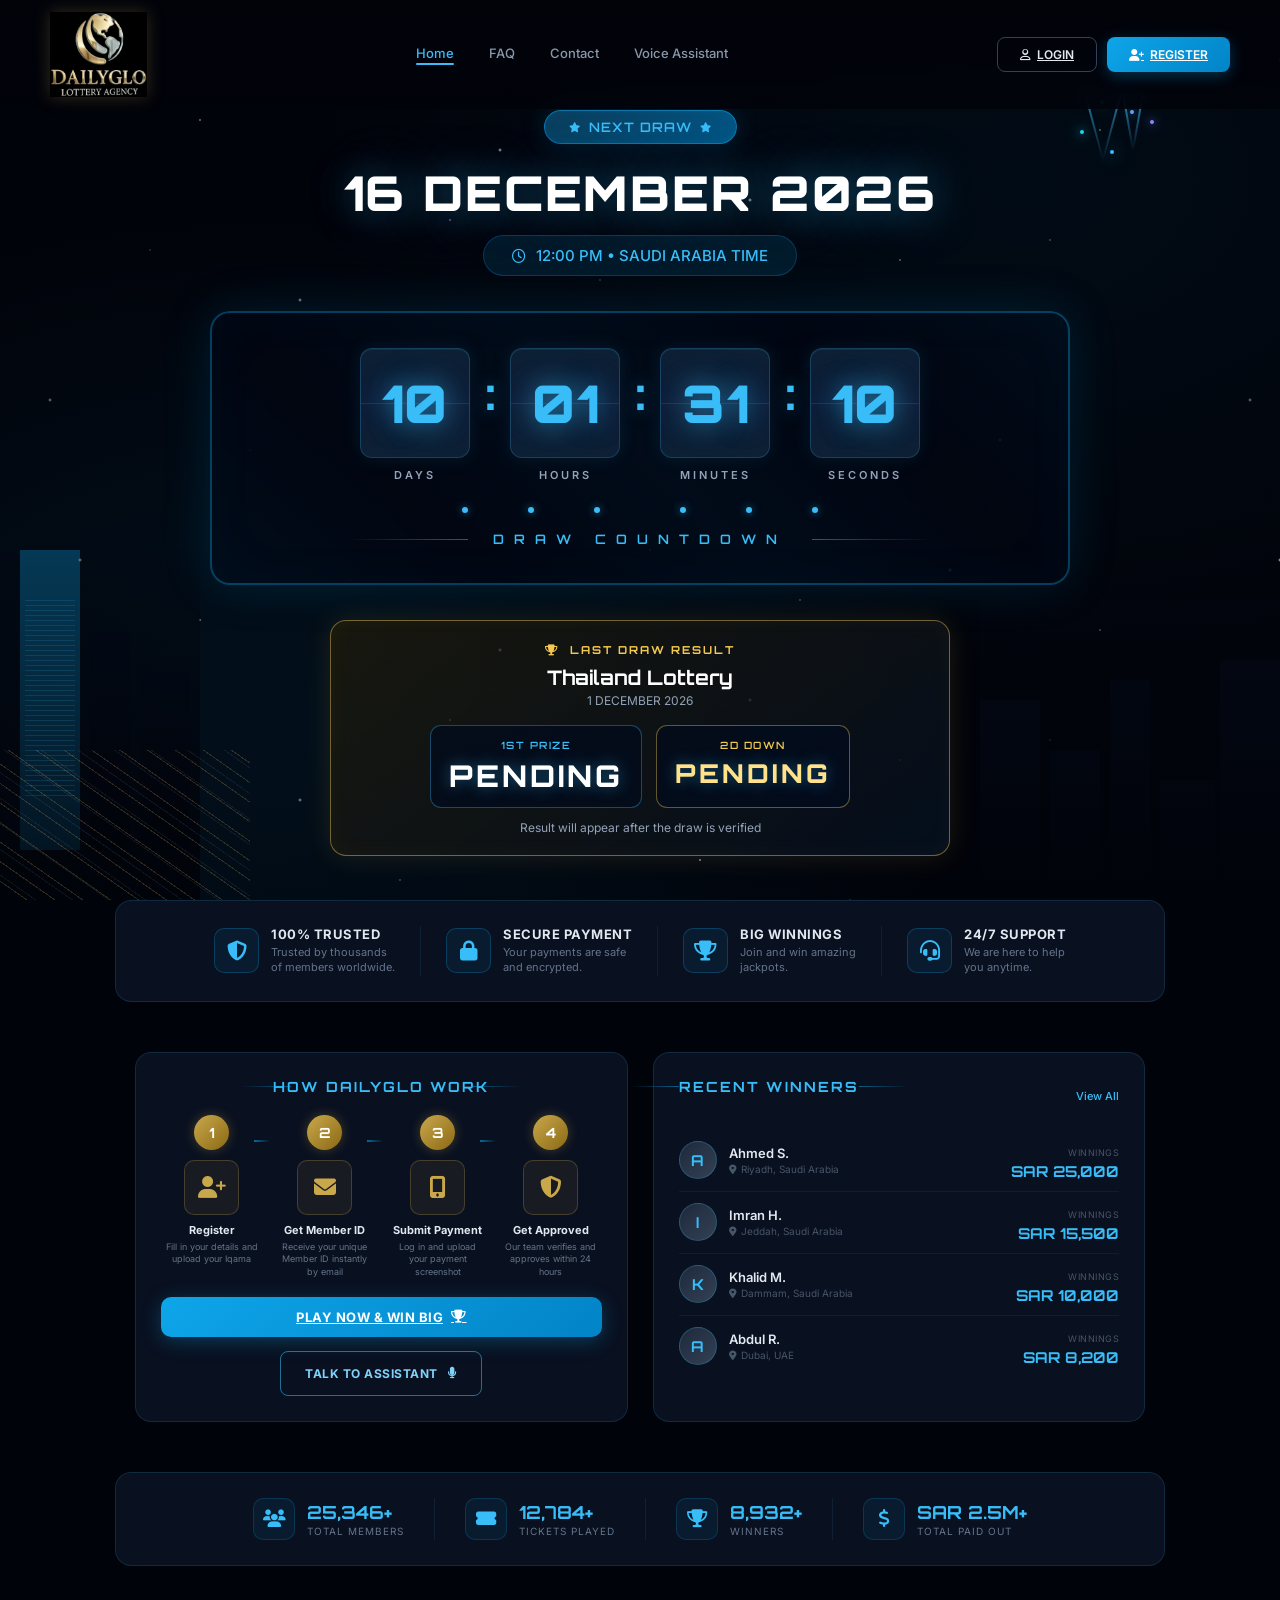
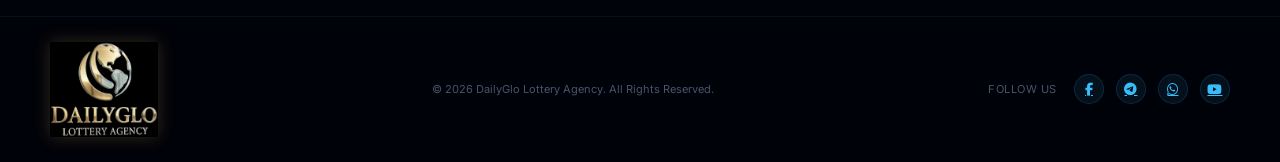
==== commit fc247400: "Show latest draw result before next countdown" ====
--- a/index.html
+++ b/index.html
@@ -122,6 +122,22 @@
                 </div>
                 <div class="countdown-title">Draw Countdown</div>
             </div>
+            <section class="last-draw-result" data-last-draw-result aria-live="polite">
+                <div class="result-kicker"><i class="fas fa-trophy"></i> LAST DRAW RESULT</div>
+                <h2 data-last-result-title>Thailand Lottery</h2>
+                <p class="result-date" data-last-result-date>Loading latest result...</p>
+                <div class="result-prize-row">
+                    <div class="result-prize-card">
+                        <span>1ST PRIZE</span>
+                        <strong data-last-first-prize>—</strong>
+                    </div>
+                    <div class="result-prize-card result-prize-card-small">
+                        <span>2D DOWN</span>
+                        <strong data-last-2d-down>—</strong>
+                    </div>
+                </div>
+                <p class="result-note" data-last-result-note>Latest verified draw result</p>
+            </section>
         </div>
     </section>
 
@@ -332,13 +348,34 @@
         function getDrawSchedule(year) {
             return drawMonthDays.map(function (monthDay) { return new Date(Date.UTC(year, monthDay[0], monthDay[1], 9, 0, 0)); });
         }
+        const drawResults = {
+            '2026-11-16': { firstPrize: '645654', twoDDown: '06' }
+        };
         function getNextDraw(now) {
             const year = now.getUTCFullYear();
             const schedule = getDrawSchedule(year).concat(getDrawSchedule(year + 1));
             return schedule.find(function (draw) { return draw.getTime() > now.getTime(); }) || schedule[schedule.length - 1];
         }
+        function getPreviousDraw(now) {
+            const year = now.getUTCFullYear();
+            const schedule = getDrawSchedule(year - 1).concat(getDrawSchedule(year));
+            return schedule.filter(function (draw) { return draw.getTime() <= now.getTime(); }).pop() || schedule[0];
+        }
+        function dateKey(draw) {
+            return draw.toISOString().slice(0, 10);
+        }
+        function updateLastResult(now) {
+            const previousDraw = getPreviousDraw(now);
+            const result = drawResults[dateKey(previousDraw)];
+            const dateText = new Intl.DateTimeFormat('en-GB', { timeZone: 'Asia/Riyadh', day: 'numeric', month: 'long', year: 'numeric' }).format(previousDraw).toUpperCase();
+            document.querySelector('[data-last-result-date]').textContent = dateText;
+            document.querySelector('[data-last-first-prize]').textContent = result ? result.firstPrize : 'PENDING';
+            document.querySelector('[data-last-2d-down]').textContent = result ? result.twoDDown : 'PENDING';
+            document.querySelector('[data-last-result-note]').textContent = result ? 'Latest verified draw result' : 'Result will appear after the draw is verified';
+        }
         function updateCountdown() {
-            const drawDate = getNextDraw(new Date());
+            const now = new Date();
+            const drawDate = getNextDraw(now);
             const diff = Math.max(0, drawDate.getTime() - Date.now());
             const days = Math.floor(diff / (1000 * 60 * 60 * 24));
             const hours = Math.floor((diff % (1000 * 60 * 60 * 24)) / (1000 * 60 * 60));
@@ -353,6 +390,7 @@
             if (dateElement) dateElement.textContent = dateText;
             const timeElement = document.querySelector('[data-next-draw-time]');
             if (timeElement) timeElement.innerHTML = '<i class="far fa-clock"></i> 12:00 PM • SAUDI ARABIA TIME';
+            updateLastResult(now);
         }
         updateCountdown();
         setInterval(updateCountdown, 1000);
--- a/css/home.css
+++ b/css/home.css
@@ -377,6 +377,28 @@
     background: linear-gradient(90deg, rgba(14,165,233,0.6), transparent);
 }
 
+/* ===== LAST DRAW RESULT ===== */
+.last-draw-result {
+    margin: 24px auto 0;
+    max-width: 620px;
+    padding: 22px 24px 20px;
+    border: 1px solid rgba(245,201,79,.45);
+    border-radius: 16px;
+    background: linear-gradient(145deg, rgba(40,31,8,.58), rgba(4,15,31,.9));
+    box-shadow: 0 0 28px rgba(245,201,79,.12), inset 0 0 24px rgba(245,201,79,.04);
+}
+.result-kicker { color: #f5c94f; font: 700 11px 'Orbitron', sans-serif; letter-spacing: 2px; }
+.result-kicker i { margin-right: 6px; }
+.last-draw-result h2 { margin: 8px 0 3px; color: #fff; font: 700 20px 'Orbitron', sans-serif; }
+.result-date, .result-note { color: #94a3b8; font-size: 12px; margin: 0; }
+.result-prize-row { display: flex; justify-content: center; gap: 14px; margin: 17px 0 12px; }
+.result-prize-card { min-width: 210px; padding: 13px 18px; border: 1px solid rgba(56,189,248,.35); border-radius: 11px; background: rgba(2,11,29,.75); }
+.result-prize-card-small { min-width: 130px; border-color: rgba(245,201,79,.4); }
+.result-prize-card span { display: block; color: #38bdf8; font: 600 10px 'Orbitron', sans-serif; letter-spacing: 1.5px; }
+.result-prize-card-small span { color: #f5c94f; }
+.result-prize-card strong { display: block; margin-top: 6px; color: #fff; font: 800 30px 'Orbitron', sans-serif; letter-spacing: 3px; text-shadow: 0 0 15px rgba(56,189,248,.45); }
+.result-prize-card-small strong { color: #ffe28a; font-size: 26px; }
+
 /* ===== FEATURES BAR ===== */
 .features-bar {
     display: flex;
@@ -776,5 +798,10 @@
     .feature-item, .stat-item { flex: 1 1 100%; }
     .features-bar, .stats-bar { padding: 18px 20px; }
     .countdown-container { padding: 25px 20px; }
+    .last-draw-result { padding: 18px 12px; }
+    .result-prize-row { gap: 8px; }
+    .result-prize-card { min-width: 0; flex: 1; padding: 12px 8px; }
+    .result-prize-card strong { font-size: 22px; letter-spacing: 1px; }
+    .result-prize-card-small strong { font-size: 21px; }
 }
 .hero-actions{display:flex;justify-content:center;align-items:center;gap:14px;flex-wrap:wrap}.assistant-home-link{display:inline-flex;align-items:center;gap:10px;padding:14px 24px;border-radius:8px;border:1px solid rgba(56,189,248,.55);color:#7dd3fc;text-decoration:none;font-size:12px;font-weight:700;letter-spacing:.04em;transition:all .3s}.assistant-home-link:hover{border-color:#7dd3fc;background:rgba(56,189,248,.1);transform:translateY(-1px)}
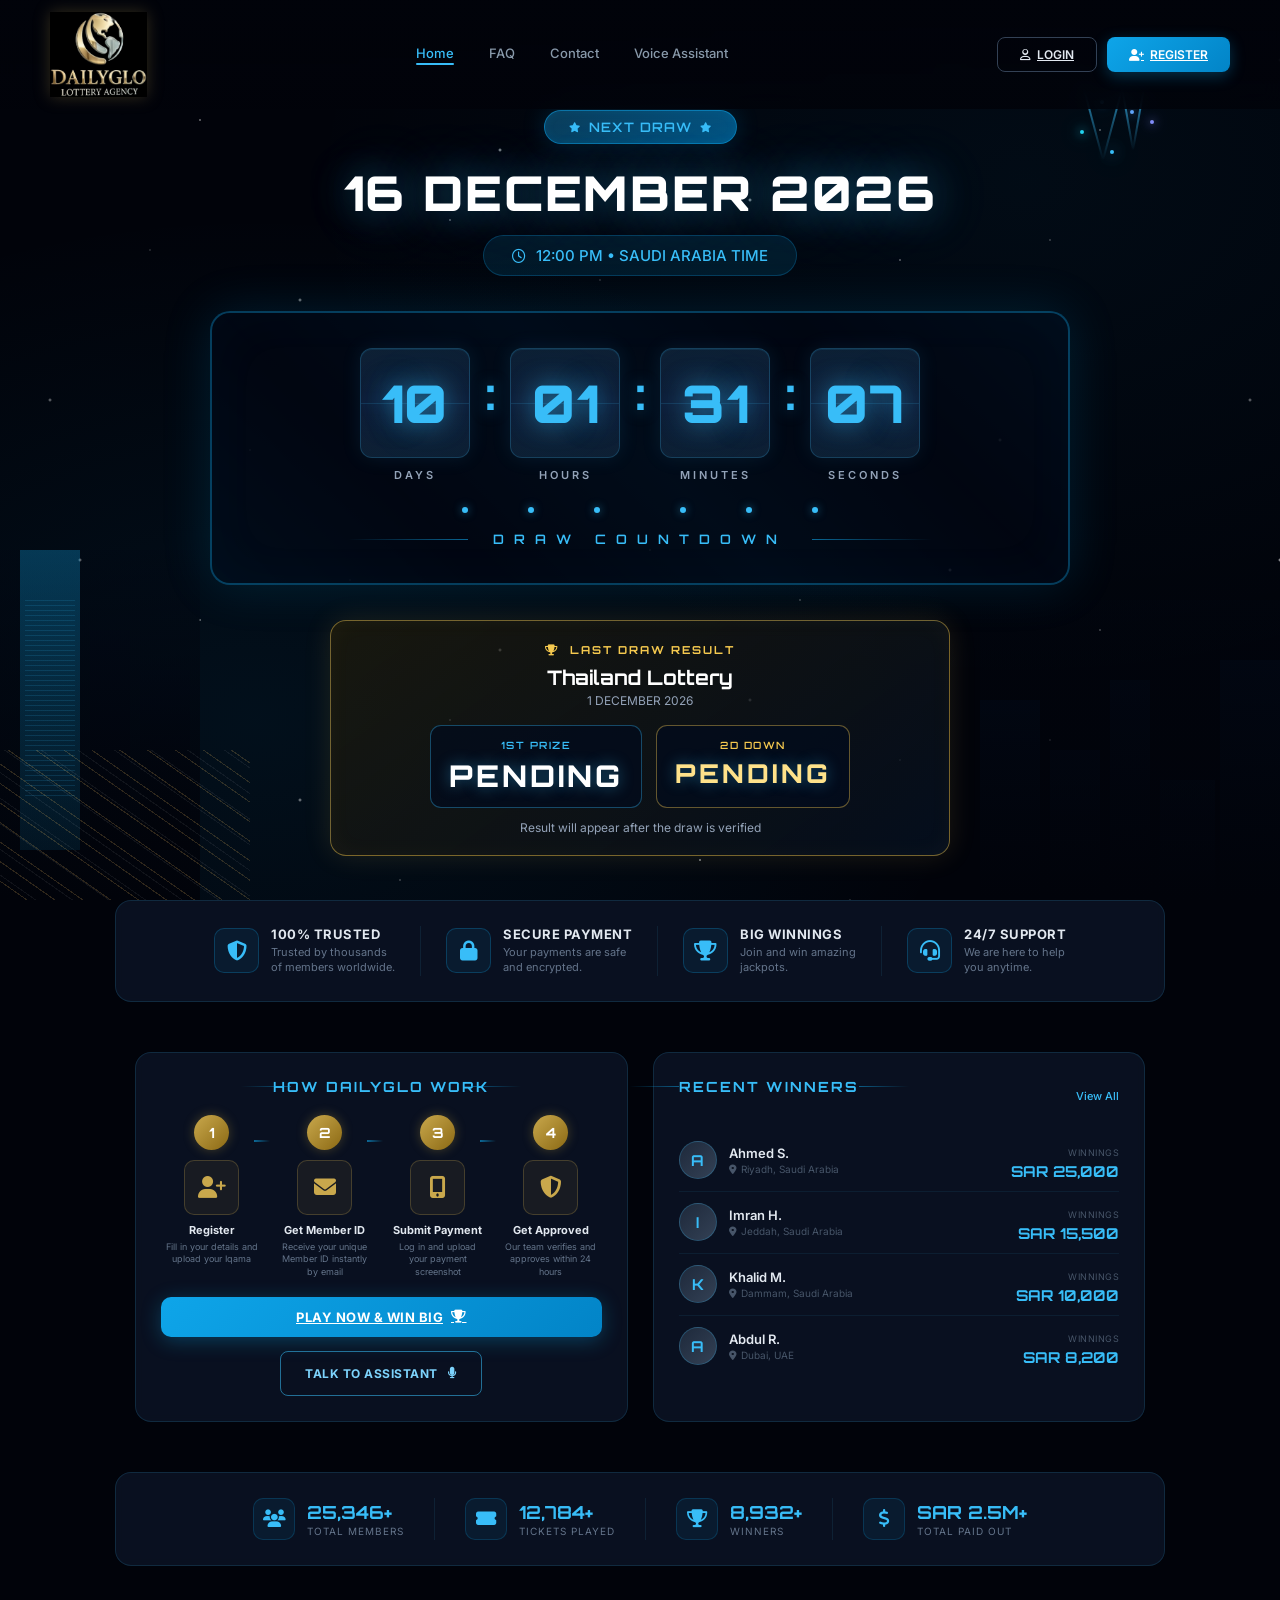
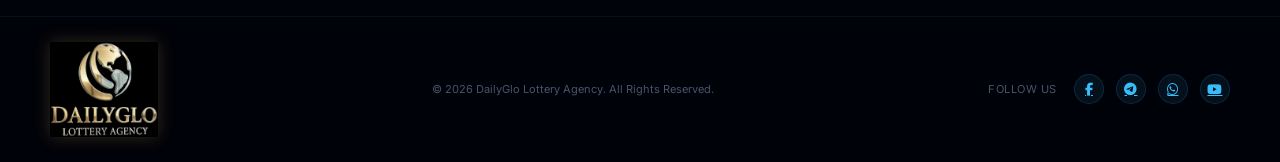
==== commit 6444f527: "Automate Thailand lottery result syncing" ====
--- a/index.html
+++ b/index.html
@@ -348,7 +348,7 @@
         function getDrawSchedule(year) {
             return drawMonthDays.map(function (monthDay) { return new Date(Date.UTC(year, monthDay[0], monthDay[1], 9, 0, 0)); });
         }
-        const drawResults = {
+        let drawResults = {
             '2026-11-16': { firstPrize: '645654', twoDDown: '06' }
         };
         function getNextDraw(now) {
@@ -392,7 +392,20 @@
             if (timeElement) timeElement.innerHTML = '<i class="far fa-clock"></i> 12:00 PM • SAUDI ARABIA TIME';
             updateLastResult(now);
         }
+        function loadAutomaticResults() {
+            fetch('data/draw-results.json?ts=' + Date.now(), { cache: 'no-store' })
+                .then(function (response) { if (!response.ok) throw new Error('Result data unavailable'); return response.json(); })
+                .then(function (results) {
+                    drawResults = Object.assign({}, drawResults, results);
+                    updateLastResult(new Date());
+                })
+                .catch(function () {
+                    // Keep the last verified embedded result if the scheduled sync is unavailable.
+                    updateLastResult(new Date());
+                });
+        }
         updateCountdown();
+        loadAutomaticResults();
         setInterval(updateCountdown, 1000);
 
         // MOBILE MENU
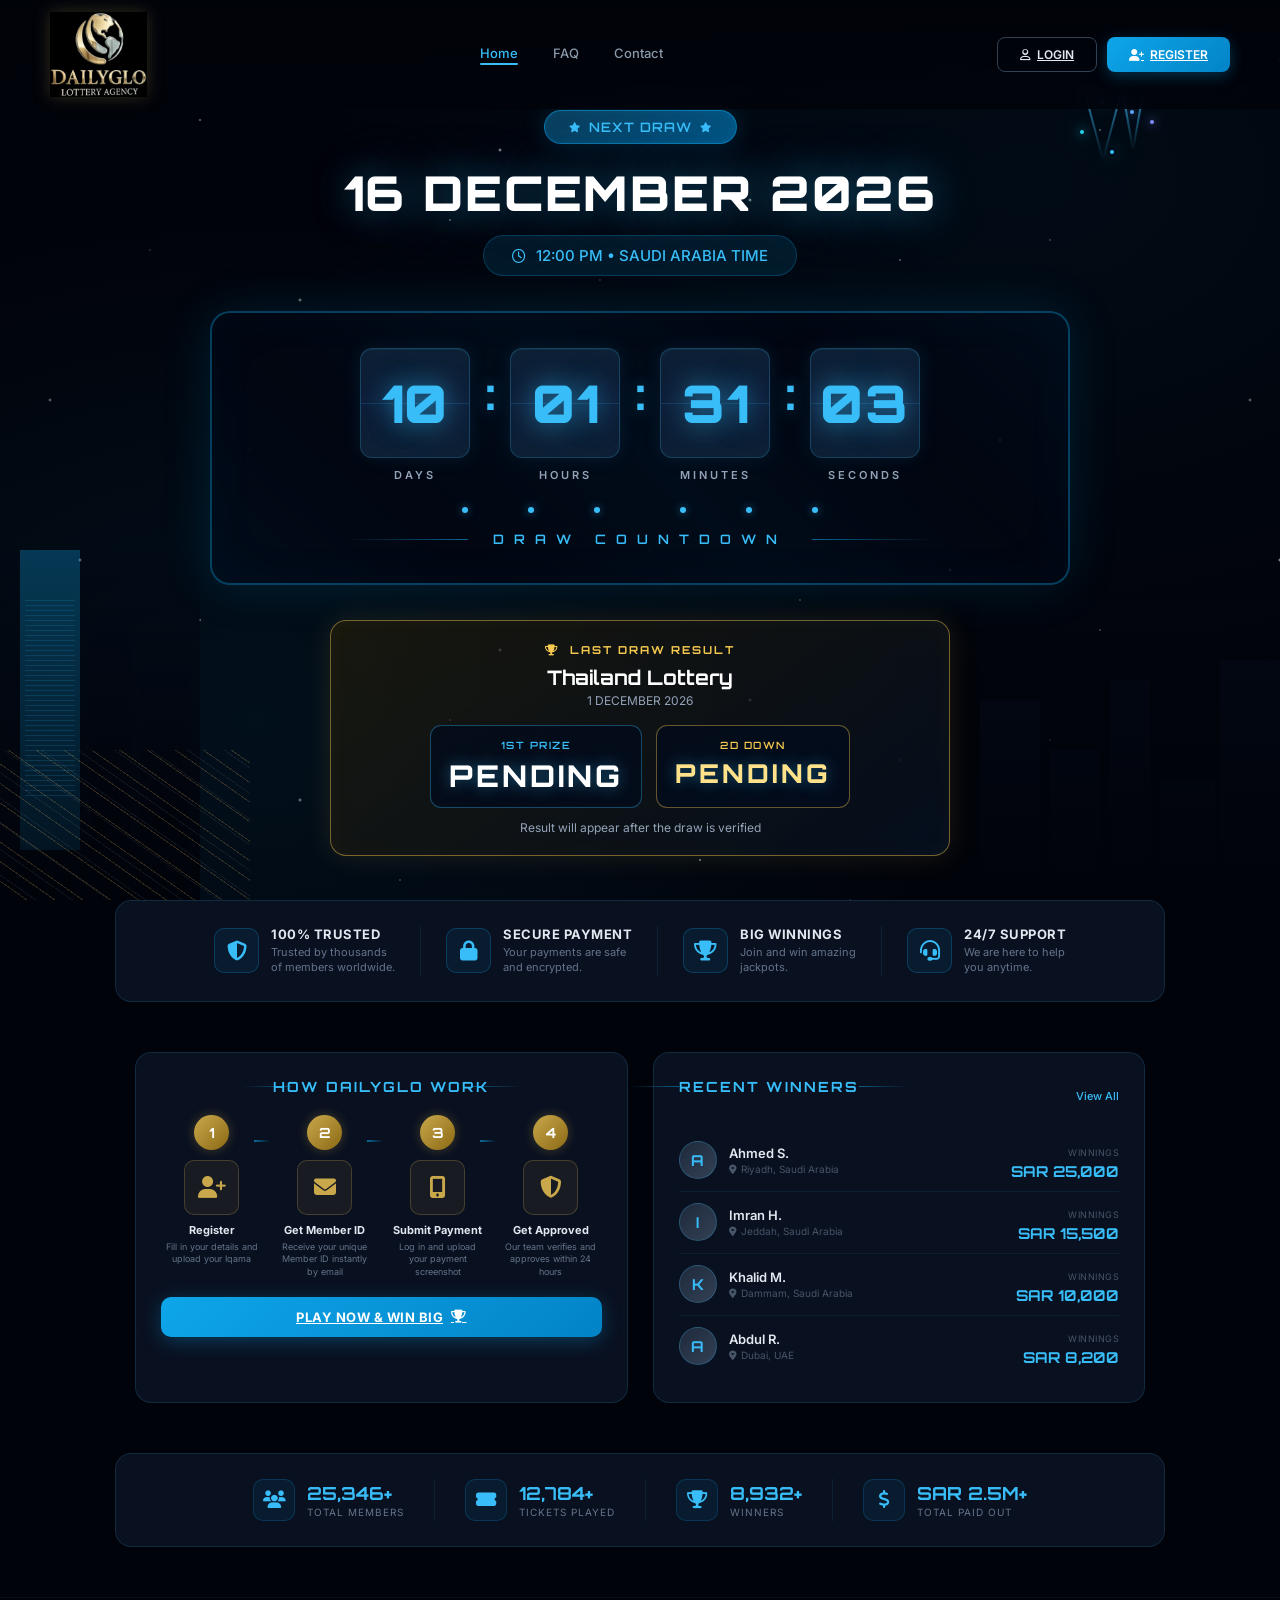
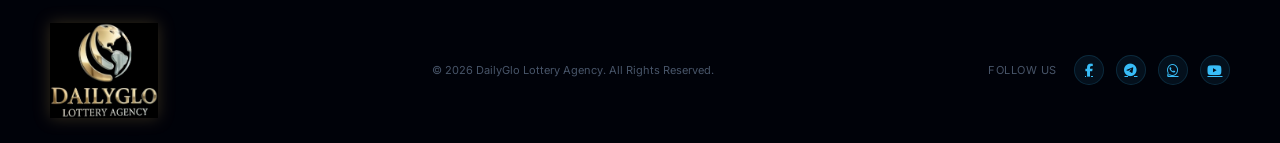
==== commit 6e5e8a73: "Remove Cartesia voice agent" ====
--- a/index.html
+++ b/index.html
@@ -20,7 +20,6 @@
             <a href="index.html" class="active">Home</a>
             <a href="pages/faq.html">FAQ</a>
             <a href="pages/contact.html">Contact</a>
-            <a href="assistant.html">Voice Assistant</a>
         </nav>
         <div class="auth-buttons">
             <a href="pages/login.html" class="btn btn-login">
@@ -37,7 +36,6 @@
         <a href="index.html">Home</a>
         <a href="pages/faq.html">FAQ</a>
         <a href="pages/contact.html">Contact</a>
-        <a href="assistant.html">Voice Assistant</a>
         <div class="mobile-auth">
             <a href="pages/login.html" class="btn btn-login">Login</a>
             <a href="pages/register.html" class="btn btn-register">Register</a>
@@ -224,10 +222,6 @@
                 <a href="pages/register.html" class="play-btn">
                     PLAY NOW &amp; WIN BIG
                     <i class="fas fa-trophy"></i>
-                </a>
-                <a href="assistant.html" class="assistant-home-link">
-                    TALK TO ASSISTANT
-                    <i class="fas fa-microphone"></i>
                 </a>
             </div>
         </div>
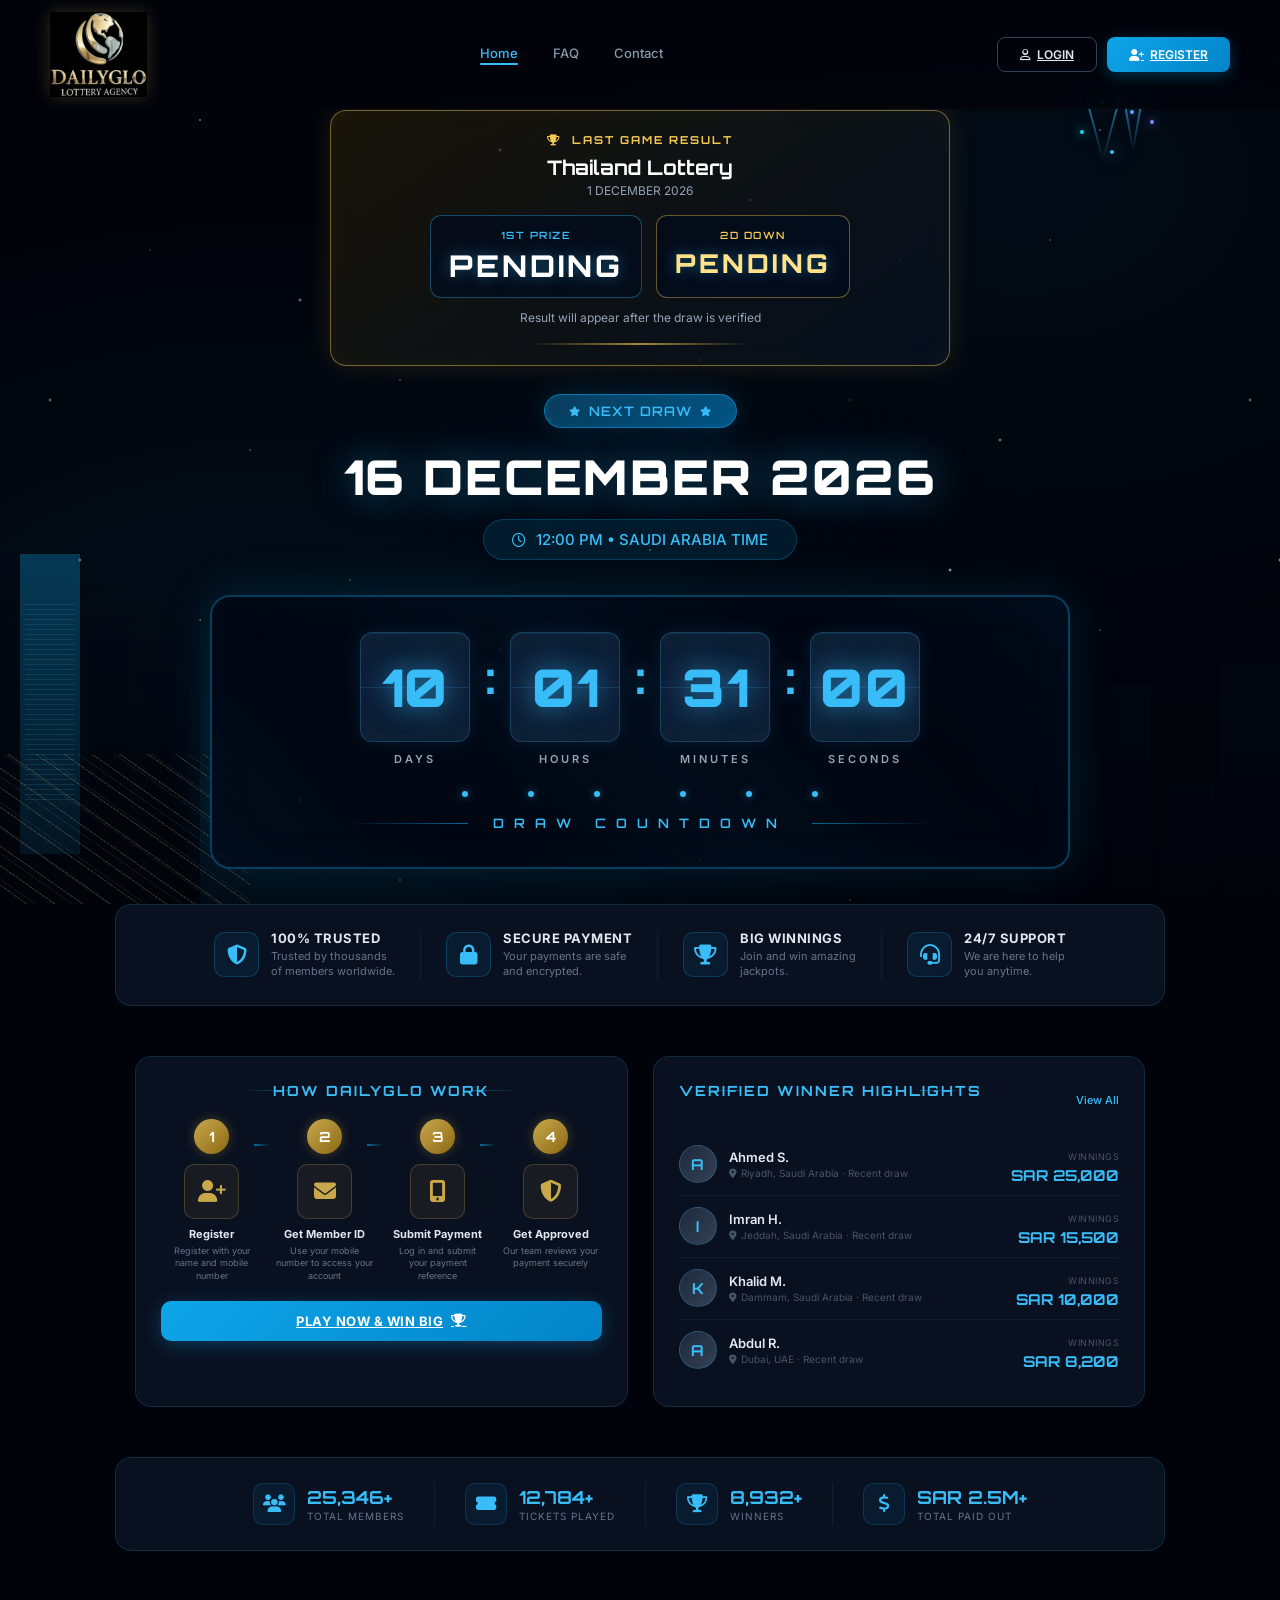
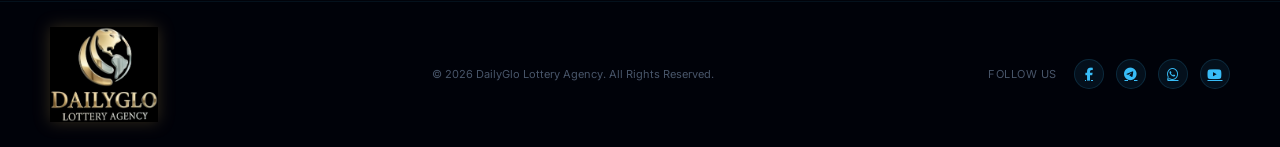
==== commit 2e1667b5: "Refresh homepage with result-first draw experience" ====
--- a/index.html
+++ b/index.html
@@ -62,6 +62,22 @@
         </div>
 
         <div class="hero-content">
+            <section class="last-draw-result" data-last-draw-result aria-live="polite">
+                <div class="result-kicker"><i class="fas fa-trophy"></i> LAST GAME RESULT</div>
+                <h2 data-last-result-title>Thailand Lottery</h2>
+                <p class="result-date" data-last-result-date>Loading latest result...</p>
+                <div class="result-prize-row">
+                    <div class="result-prize-card">
+                        <span>1ST PRIZE</span>
+                        <strong data-last-first-prize>—</strong>
+                    </div>
+                    <div class="result-prize-card result-prize-card-small">
+                        <span>2D DOWN</span>
+                        <strong data-last-2d-down>—</strong>
+                    </div>
+                </div>
+                <p class="result-note" data-last-result-note>Latest verified draw result</p>
+            </section>
             <div class="next-draw-badge">
                 <i class="fas fa-star" style="font-size:10px;"></i>
                 NEXT DRAW
@@ -120,22 +136,6 @@
                 </div>
                 <div class="countdown-title">Draw Countdown</div>
             </div>
-            <section class="last-draw-result" data-last-draw-result aria-live="polite">
-                <div class="result-kicker"><i class="fas fa-trophy"></i> LAST DRAW RESULT</div>
-                <h2 data-last-result-title>Thailand Lottery</h2>
-                <p class="result-date" data-last-result-date>Loading latest result...</p>
-                <div class="result-prize-row">
-                    <div class="result-prize-card">
-                        <span>1ST PRIZE</span>
-                        <strong data-last-first-prize>—</strong>
-                    </div>
-                    <div class="result-prize-card result-prize-card-small">
-                        <span>2D DOWN</span>
-                        <strong data-last-2d-down>—</strong>
-                    </div>
-                </div>
-                <p class="result-note" data-last-result-note>Latest verified draw result</p>
-            </section>
         </div>
     </section>
 
@@ -191,7 +191,7 @@
                         <i class="fas fa-user-plus"></i>
                     </div>
                     <h4>Register</h4>
-                    <p>Fill in your details and upload your Iqama</p>
+                    <p>Register with your name and mobile number</p>
                 </div>
                 <div class="step">
                     <div class="step-number">2</div>
@@ -199,7 +199,7 @@
                         <i class="fas fa-envelope"></i>
                     </div>
                     <h4>Get Member ID</h4>
-                    <p>Receive your unique Member ID instantly by email</p>
+                    <p>Use your mobile number to access your account</p>
                 </div>
                 <div class="step">
                     <div class="step-number">3</div>
@@ -207,7 +207,7 @@
                         <i class="fas fa-mobile-alt"></i>
                     </div>
                     <h4>Submit Payment</h4>
-                    <p>Log in and upload your payment screenshot</p>
+                    <p>Log in and submit your payment reference</p>
                 </div>
                 <div class="step">
                     <div class="step-number">4</div>
@@ -215,7 +215,7 @@
                         <i class="fas fa-shield-alt"></i>
                     </div>
                     <h4>Get Approved</h4>
-                    <p>Our team verifies and approves within 24 hours</p>
+                    <p>Our team reviews your payment securely</p>
                 </div>
             </div>
             <div class="hero-actions">
@@ -229,14 +229,14 @@
         <!-- RECENT WINNERS -->
         <div class="info-card">
             <div class="winners-header">
-                <h2>RECENT WINNERS</h2>
+                <h2>VERIFIED WINNER HIGHLIGHTS</h2>
                 <a href="pages/faq.html">View All</a>
             </div>
             <div class="winner-item">
                 <div class="winner-avatar">A</div>
                 <div class="winner-info">
                     <h4>Ahmed S.</h4>
-                    <p><i class="fas fa-map-marker-alt"></i> Riyadh, Saudi Arabia</p>
+                    <p><i class="fas fa-map-marker-alt"></i> Riyadh, Saudi Arabia · Recent draw</p>
                 </div>
                 <div class="winner-amount">
                     <span>Winnings</span>
@@ -247,7 +247,7 @@
                 <div class="winner-avatar">I</div>
                 <div class="winner-info">
                     <h4>Imran H.</h4>
-                    <p><i class="fas fa-map-marker-alt"></i> Jeddah, Saudi Arabia</p>
+                    <p><i class="fas fa-map-marker-alt"></i> Jeddah, Saudi Arabia · Recent draw</p>
                 </div>
                 <div class="winner-amount">
                     <span>Winnings</span>
@@ -258,7 +258,7 @@
                 <div class="winner-avatar">K</div>
                 <div class="winner-info">
                     <h4>Khalid M.</h4>
-                    <p><i class="fas fa-map-marker-alt"></i> Dammam, Saudi Arabia</p>
+                    <p><i class="fas fa-map-marker-alt"></i> Dammam, Saudi Arabia · Recent draw</p>
                 </div>
                 <div class="winner-amount">
                     <span>Winnings</span>
@@ -269,7 +269,7 @@
                 <div class="winner-avatar">A</div>
                 <div class="winner-info">
                     <h4>Abdul R.</h4>
-                    <p><i class="fas fa-map-marker-alt"></i> Dubai, UAE</p>
+                    <p><i class="fas fa-map-marker-alt"></i> Dubai, UAE · Recent draw</p>
                 </div>
                 <div class="winner-amount">
                     <span>Winnings</span>
--- a/css/home.css
+++ b/css/home.css
@@ -379,7 +379,7 @@
 
 /* ===== LAST DRAW RESULT ===== */
 .last-draw-result {
-    margin: 24px auto 0;
+    margin: 0 auto 28px;
     max-width: 620px;
     padding: 22px 24px 20px;
     border: 1px solid rgba(245,201,79,.45);
@@ -387,6 +387,7 @@
     background: linear-gradient(145deg, rgba(40,31,8,.58), rgba(4,15,31,.9));
     box-shadow: 0 0 28px rgba(245,201,79,.12), inset 0 0 24px rgba(245,201,79,.04);
 }
+.last-draw-result::after { content: ''; display: block; height: 2px; margin: 18px auto 0; max-width: 220px; background: linear-gradient(90deg, transparent, #f5c94f, transparent); opacity: .65; }
 .result-kicker { color: #f5c94f; font: 700 11px 'Orbitron', sans-serif; letter-spacing: 2px; }
 .result-kicker i { margin-right: 6px; }
 .last-draw-result h2 { margin: 8px 0 3px; color: #fff; font: 700 20px 'Orbitron', sans-serif; }
@@ -590,7 +591,9 @@
     gap: 12px;
     padding: 10px 0;
     border-bottom: 1px solid rgba(56,189,248,0.08);
-}
+    transition: transform .25s ease, background .25s ease;
+}
+.winner-item:hover { transform: translateX(4px); background: rgba(14,165,233,.06); border-radius: 8px; }
 .winner-item:last-child { border-bottom: none; }
 .winner-avatar {
     width: 38px; height: 38px;
